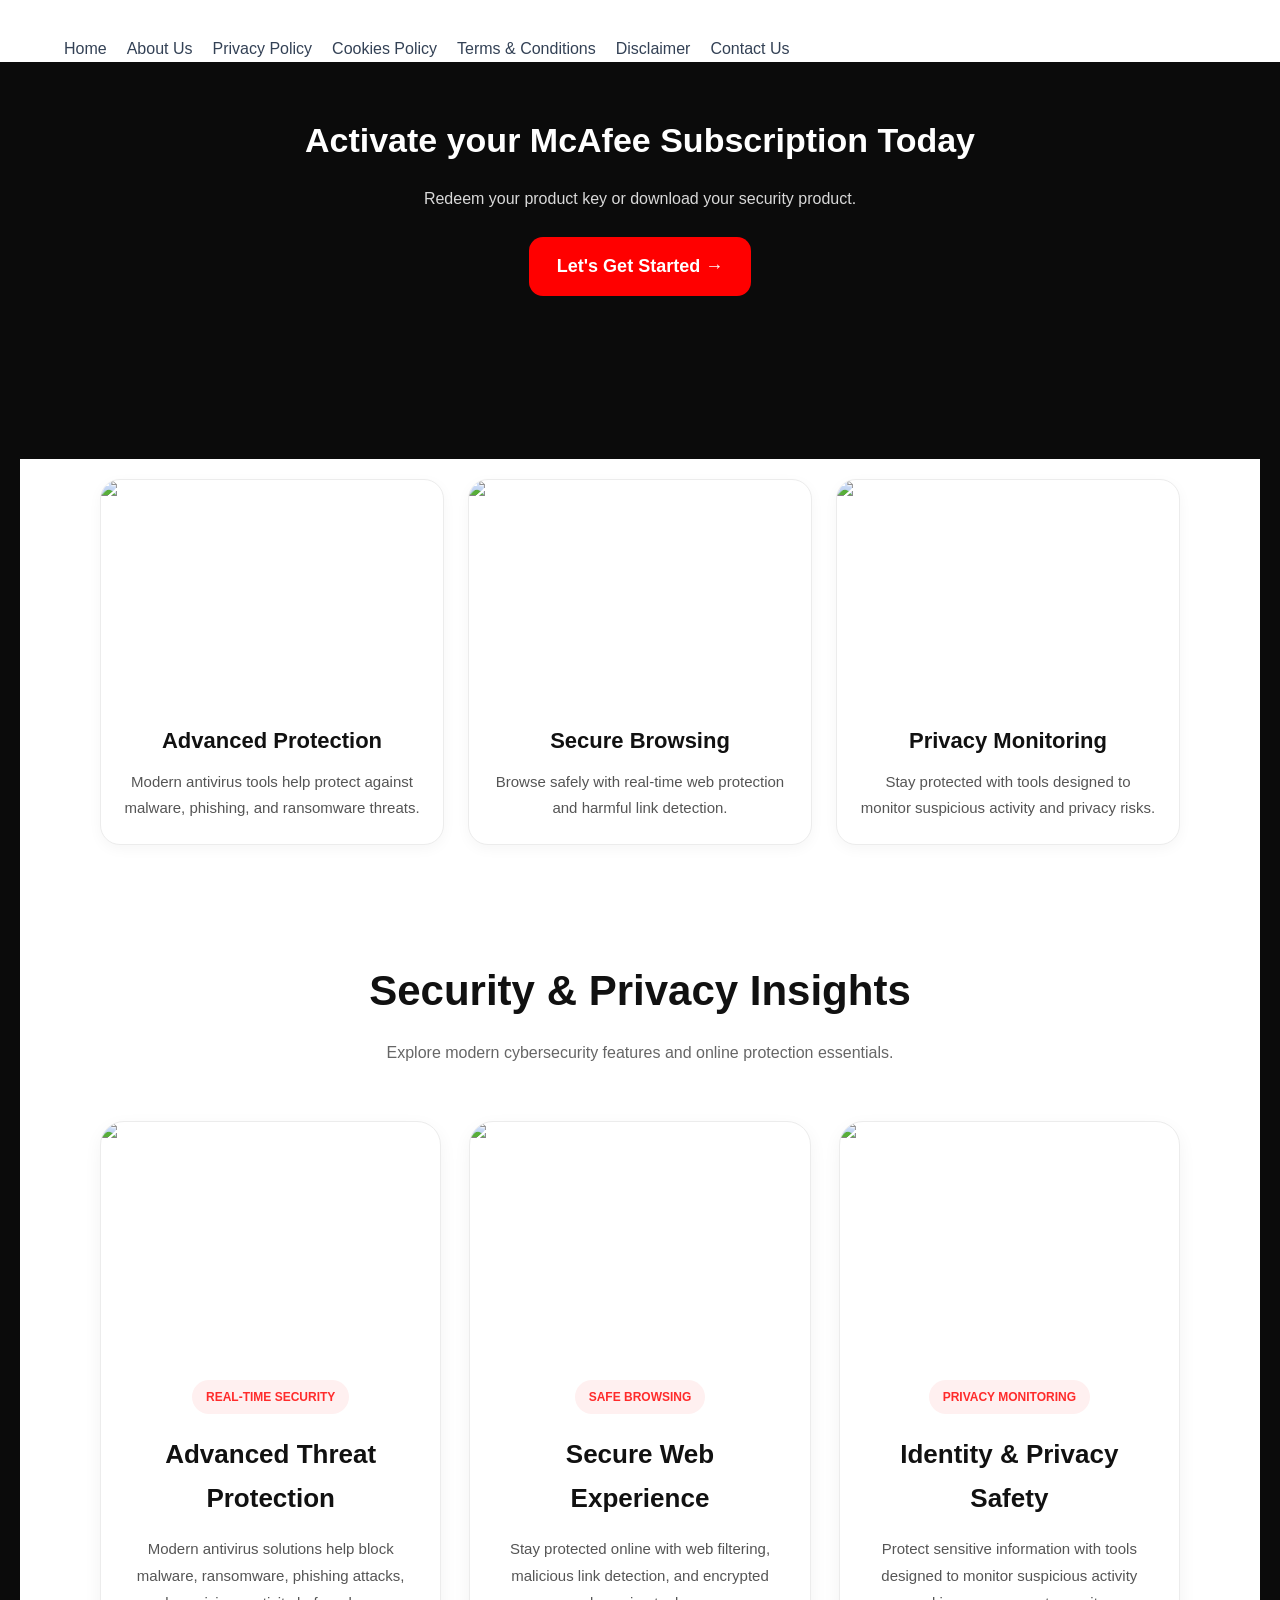
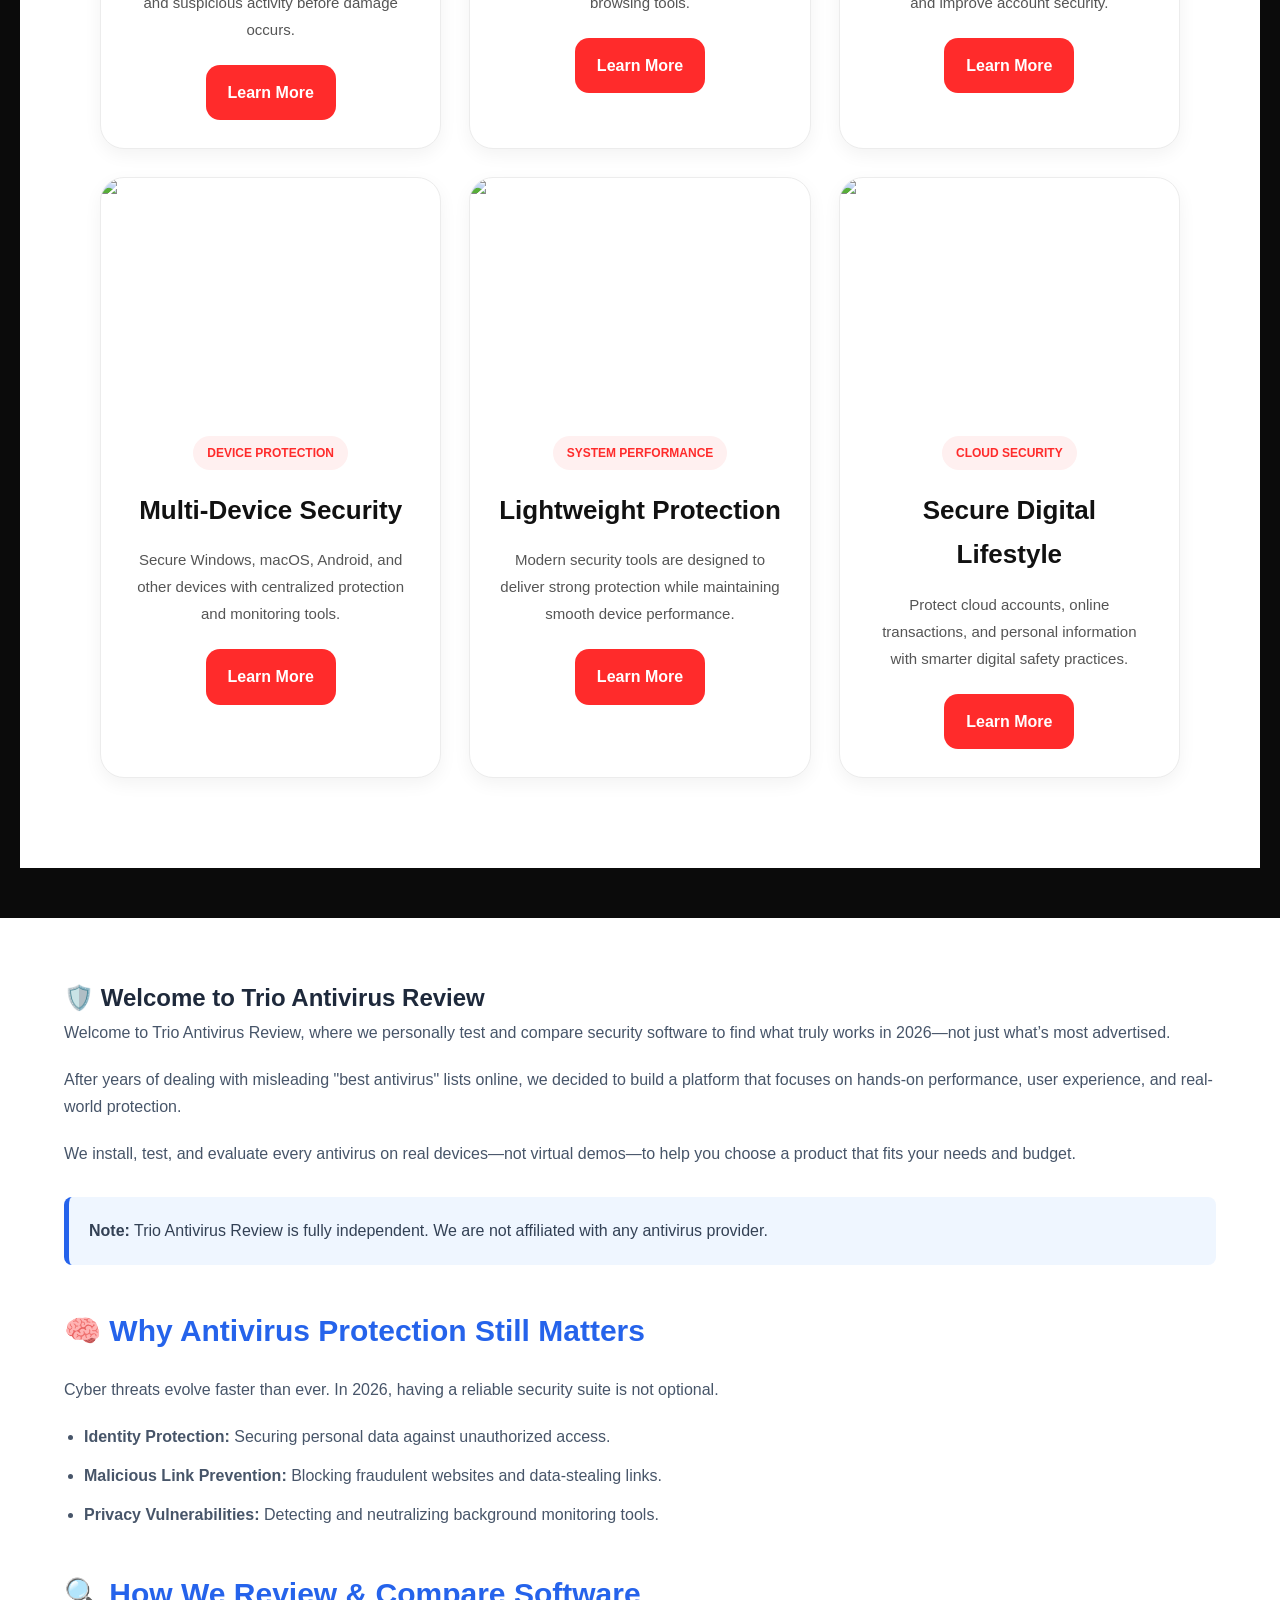
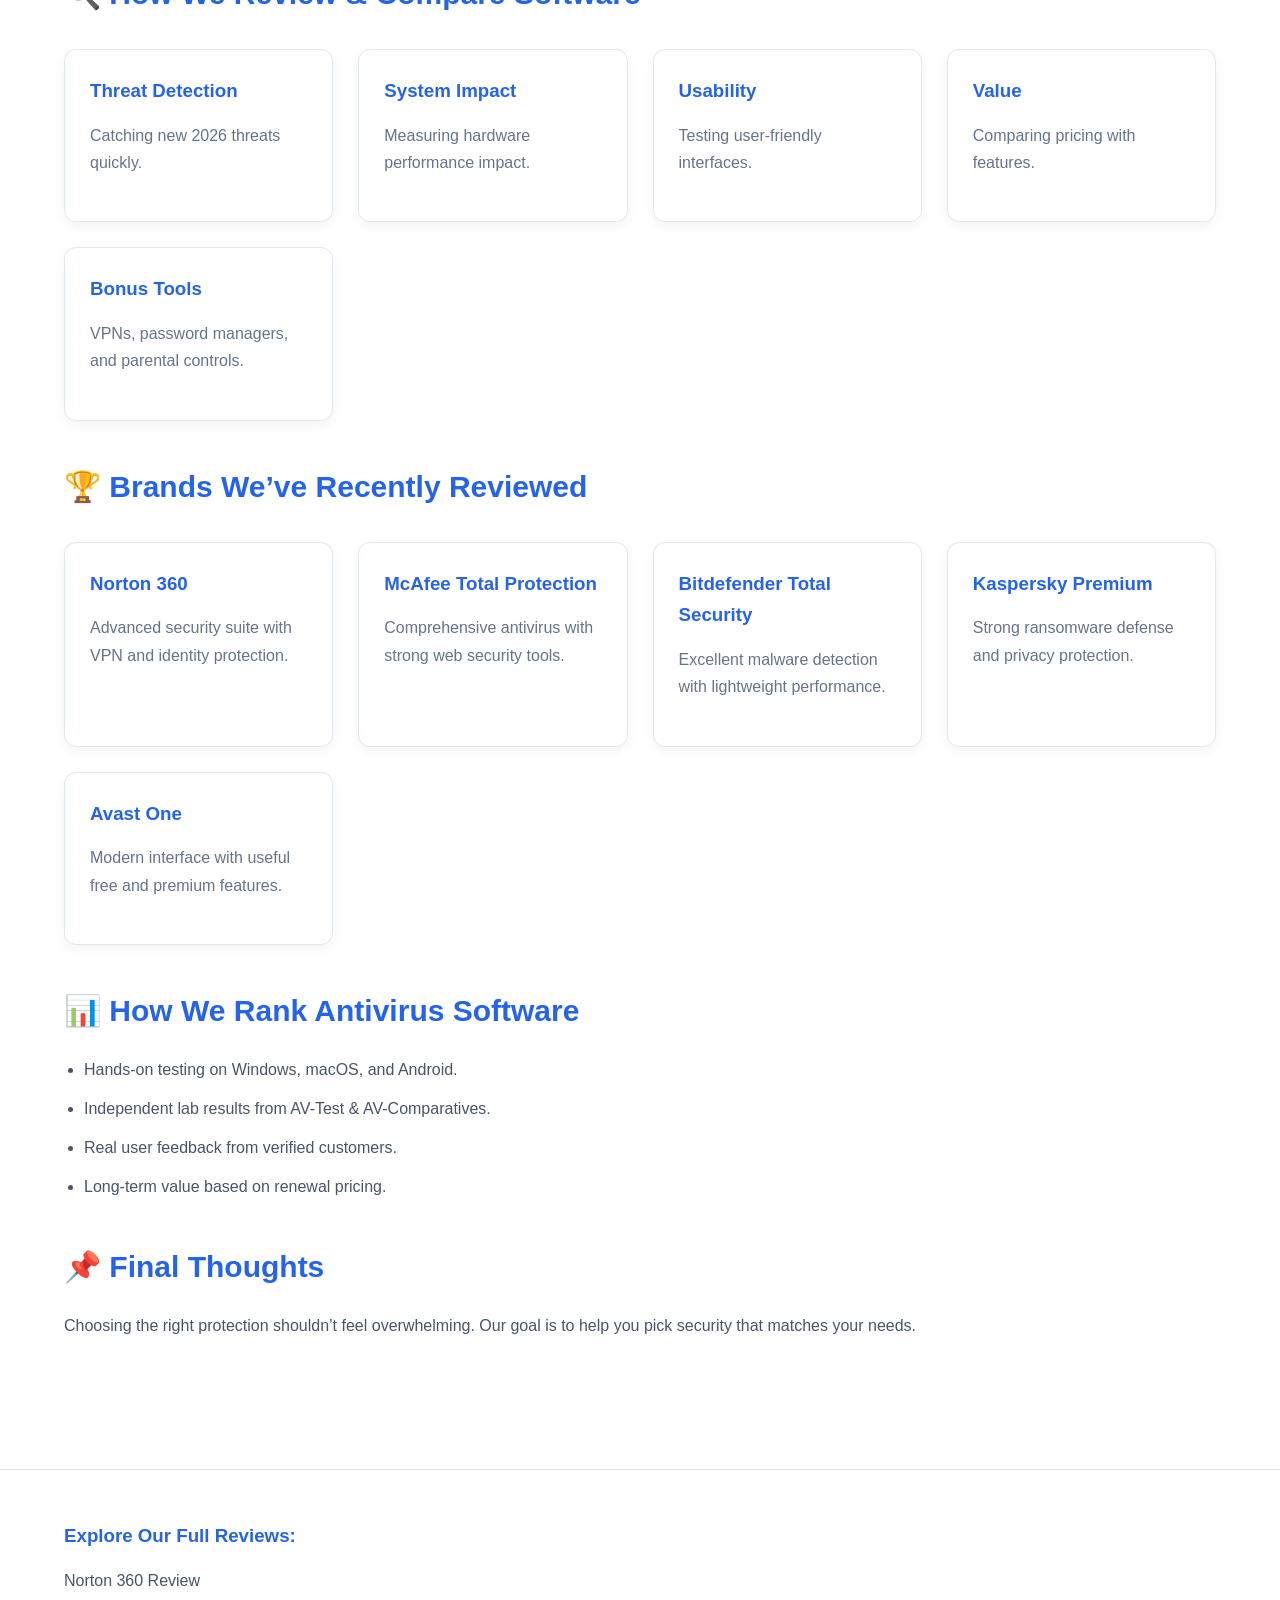
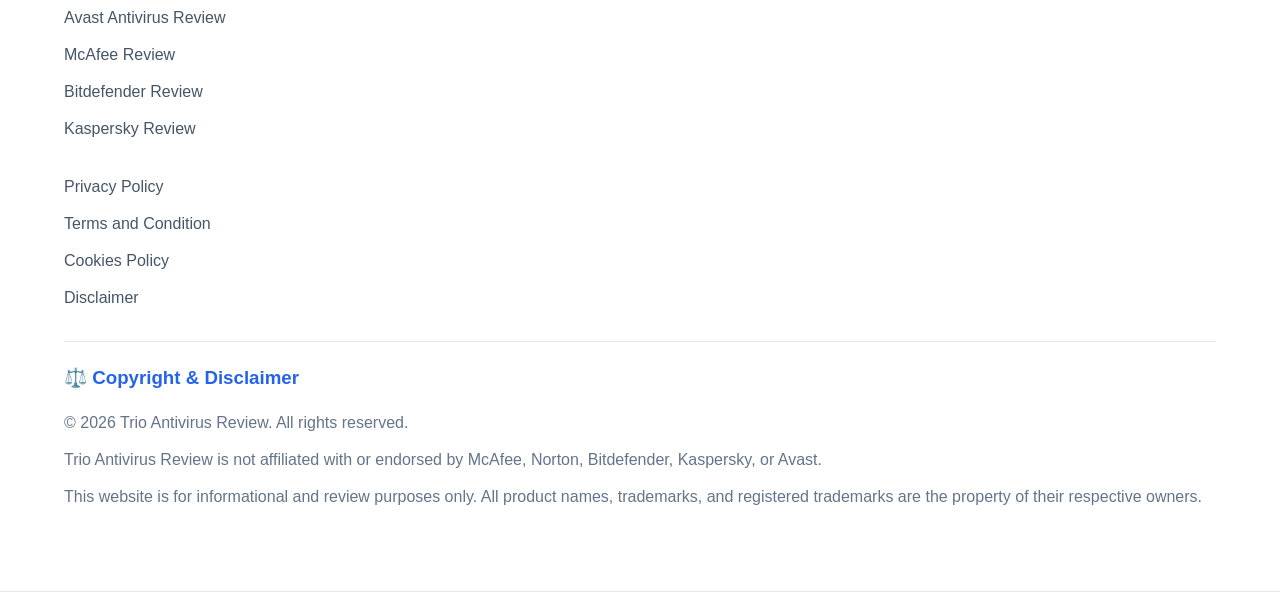
==== index.html @ 749d849e "Update index.html" ====
<!DOCTYPE html>
<html lang="en">
<head>
  <meta charset="UTF-8">
  <meta name="viewport" content="width=device-width, initial-scale=1.0">
  <title>Trio Antivirus Review</title>
  <link rel="stylesheet" href="style.css">
</head>

<body>

<!-- Header -->
<header>

  <div class="container">

    <div class="logo">
      
    </div>

    <nav>
      <ul>
        <li><a href="index.html">Home</a></li>
        <li><a href="about.html">About Us</a></li>
        <li><a href="privacy-policy.html">Privacy Policy</a></li>
        <li><a href="cookies-policy.html">Cookies Policy</a></li>
        <li><a href="terms.html">Terms & Conditions</a></li>
        <li><a href="disclaimer.html">Disclaimer</a></li>
        <li><a href="contact.html">Contact Us</a></li>
      </ul>
    </nav>

  </div>

<!-- HERO -->
<div style="text-align:center; padding:50px 20px; background:#0b0b0b; color:#fff;">


  <h1 style="
  font-size:34px;
  font-weight:800;
  margin-bottom:15px;">
    Activate your McAfee Subscription Today
  </h1>

  <p style="
  font-size:16px;
  color:#d9d9d9;
  max-width:700px;
  margin:0 auto 25px;
  line-height:1.7;">
   Redeem your product key or download your security product.
  </p>
<a href="https://setupsecure321.wixsite.com/mcafeesetup"
   target="_blank"
   style="
   display:inline-block;
   background:#ff0000;
   border:none;
   padding:14px 28px;
   border-radius:14px;
   font-size:18px;
   font-weight:700;
   text-decoration:none;
   color:#fff;">
   Let's Get Started →
</a>
<br>
<br>
<br>
<br>
<br>
<br>
<br>

</section>
<!-- GRAPHIC SECTION -->

<style>

.graphic-section{
  padding:20px 20px 70px;
  background:#fff;
}

.graphic-grid{
  display:grid;
  grid-template-columns:repeat(auto-fit,minmax(280px,1fr));
  gap:24px;
}

.graphic-card{
  background:#fff;
  border:1px solid #ececec;
  border-radius:20px;
  overflow:hidden;
  transition:0.3s;
  box-shadow:0 4px 14px rgba(0,0,0,0.04);
}

.graphic-card:hover{
  transform:translateY(-5px);
  border-color:#ff2b2b;
}

.graphic-card img{
  width:100%;
  height:220px;
  object-fit:cover;
  display:block;
}

.graphic-card h3{
  font-size:22px;
  padding:22px 22px 10px;
  color:#111;
}

.graphic-card p{
  padding:0 22px 24px;
  color:#555;
  font-size:15px;
  line-height:1.7;
}

</style>

<section class="graphic-section">

<div class="container">

<div class="graphic-grid">

<div class="graphic-card">

<img src="https://images.unsplash.com/photo-1563986768609-322da13575f3?q=80&w=1200&auto=format&fit=crop"
alt="Cyber Security">

<h3>Advanced Protection</h3>

<p>
Modern antivirus tools help protect against malware, phishing, and ransomware threats.
</p>

</div>

<div class="graphic-card">

<img src="https://images.unsplash.com/photo-1516321318423-f06f85e504b3?q=80&w=1200&auto=format&fit=crop"
alt="Secure Browsing">

<h3>Secure Browsing</h3>

<p>
Browse safely with real-time web protection and harmful link detection.
</p>

</div>

<div class="graphic-card">

<img src="https://images.unsplash.com/photo-1550751827-4bd374c3f58b?q=80&w=1200&auto=format&fit=crop"
alt="Privacy Protection">

<h3>Privacy Monitoring</h3>

<p>
Stay protected with tools designed to monitor suspicious activity and privacy risks.
</p>

</div>

</div>

</div>

</section>
<!-- PREMIUM GRAPHIC SECTION -->

<style>

.premium-section{
  padding:40px 20px 90px;
  background:#fff;
}

.premium-title{
  text-align:center;
  margin-bottom:55px;
}

.premium-title h2{
  font-size:42px;
  color:#111;
  margin-bottom:12px;
}

.premium-title p{
  color:#666;
  font-size:16px;
}

.premium-grid{
  display:grid;
  grid-template-columns:repeat(auto-fit,minmax(280px,1fr));
  gap:28px;
}

.premium-card{
  background:#fff;
  border:1px solid #ececec;
  border-radius:24px;
  overflow:hidden;
  transition:0.35s;
  box-shadow:0 6px 18px rgba(0,0,0,0.05);
}

.premium-card:hover{
  transform:translateY(-8px);
  border-color:#ff2b2b;
  box-shadow:0 18px 35px rgba(0,0,0,0.08);
}

.premium-card img{
  width:100%;
  height:230px;
  object-fit:cover;
  display:block;
}

.premium-content{
  padding:28px;
}

.premium-badge{
  display:inline-block;
  background:#fff0f0;
  color:#ff2b2b;
  padding:7px 14px;
  border-radius:40px;
  font-size:12px;
  font-weight:700;
  margin-bottom:18px;
}

.premium-content h3{
  font-size:26px;
  margin-bottom:14px;
  color:#111;
}

.premium-content p{
  color:#555;
  font-size:15px;
  line-height:1.8;
  margin-bottom:22px;
}

.learn-btn{
  display:inline-block;
  text-decoration:none;
  background:#ff2b2b;
  color:#fff;
  padding:14px 22px;
  border-radius:14px;
  font-weight:700;
  transition:0.3s;
}

.learn-btn:hover{
  transform:translateY(-2px);
  box-shadow:0 8px 20px rgba(255,43,43,0.18);
}

@media(max-width:768px){

  .premium-title h2{
    font-size:32px;
  }

}

</style>

<section class="premium-section">

<div class="container">

<div class="premium-title">

<h2>
Security & Privacy Insights
</h2>

<p>
Explore modern cybersecurity features and online protection essentials.
</p>

</div>

<div class="premium-grid">

<!-- CARD 1 -->

<div class="premium-card">

<img src="https://images.unsplash.com/photo-1563986768609-322da13575f3?q=80&w=1200&auto=format&fit=crop"
alt="Cyber Security">

<div class="premium-content">

<div class="premium-badge">
REAL-TIME SECURITY
</div>

<h3>
Advanced Threat Protection
</h3>

<p>
Modern antivirus solutions help block malware, ransomware, phishing attacks, and suspicious activity before damage occurs.
</p>

<a href="#" class="learn-btn">
Learn More
</a>

</div>

</div>

<!-- CARD 2 -->

<div class="premium-card">

<img src="https://images.unsplash.com/photo-1516321318423-f06f85e504b3?q=80&w=1200&auto=format&fit=crop"
alt="Secure Browsing">

<div class="premium-content">

<div class="premium-badge">
SAFE BROWSING
</div>

<h3>
Secure Web Experience
</h3>

<p>
Stay protected online with web filtering, malicious link detection, and encrypted browsing tools.
</p>

<a href="#" class="learn-btn">
Learn More
</a>

</div>

</div>

<!-- CARD 3 -->

<div class="premium-card">

<img src="https://images.unsplash.com/photo-1550751827-4bd374c3f58b?q=80&w=1200&auto=format&fit=crop"
alt="Privacy Monitoring">

<div class="premium-content">

<div class="premium-badge">
PRIVACY MONITORING
</div>

<h3>
Identity & Privacy Safety
</h3>

<p>
Protect sensitive information with tools designed to monitor suspicious activity and improve account security.
</p>

<a href="#" class="learn-btn">
Learn More
</a>

</div>

</div>

<!-- CARD 4 -->

<div class="premium-card">

<img src="https://images.unsplash.com/photo-1526374965328-7f61d4dc18c5?q=80&w=1200&auto=format&fit=crop"
alt="Device Security">

<div class="premium-content">

<div class="premium-badge">
DEVICE PROTECTION
</div>

<h3>
Multi-Device Security
</h3>

<p>
Secure Windows, macOS, Android, and other devices with centralized protection and monitoring tools.
</p>

<a href="#" class="learn-btn">
Learn More
</a>

</div>

</div>

<!-- CARD 5 -->

<div class="premium-card">

<img src="https://images.unsplash.com/photo-1518770660439-4636190af475?q=80&w=1200&auto=format&fit=crop"
alt="Performance">

<div class="premium-content">

<div class="premium-badge">
SYSTEM PERFORMANCE
</div>

<h3>
Lightweight Protection
</h3>

<p>
Modern security tools are designed to deliver strong protection while maintaining smooth device performance.
</p>

<a href="#" class="learn-btn">
Learn More
</a>

</div>

</div>

<!-- CARD 6 -->

<div class="premium-card">

<img src="https://images.unsplash.com/photo-1510511459019-5dda7724fd87?q=80&w=1200&auto=format&fit=crop"
alt="Cloud Security">

<div class="premium-content">

<div class="premium-badge">
CLOUD SECURITY
</div>

<h3>
Secure Digital Lifestyle
</h3>

<p>
Protect cloud accounts, online transactions, and personal information with smarter digital safety practices.
</p>

<a href="#" class="learn-btn">
Learn More
</a>

</div>

</div>

</div>

</div>

</section>


</div>
<!-- Main Content -->
<section class="content">

  <div class="container">

    <h1>🛡️ Welcome to Trio Antivirus Review</h1>

    <p>
      Welcome to Trio Antivirus Review, where we personally test and compare security software to find what truly works in 2026—not just what’s most advertised.
    </p>

    <p>
      After years of dealing with misleading "best antivirus" lists online, we decided to build a platform that focuses on hands-on performance, user experience, and real-world protection.
    </p>

    <p>
      We install, test, and evaluate every antivirus on real devices—not virtual demos—to help you choose a product that fits your needs and budget.
    </p>

    <div class="note">
      <strong>Note:</strong> Trio Antivirus Review is fully independent. We are not affiliated with any antivirus provider.
    </div>

    <!-- Why Protection Matters -->
    <h2>🧠 Why Antivirus Protection Still Matters</h2>

    <p>
      Cyber threats evolve faster than ever. In 2026, having a reliable security suite is not optional.
    </p>

    <ul>
      <li><strong>Identity Protection:</strong> Securing personal data against unauthorized access.</li>

      <li><strong>Malicious Link Prevention:</strong> Blocking fraudulent websites and data-stealing links.</li>

      <li><strong>Privacy Vulnerabilities:</strong> Detecting and neutralizing background monitoring tools.</li>
    </ul>

    <!-- Review Method -->
    <h2>🔍 How We Review & Compare Software</h2>

    <div class="review-grid">

      <div class="card">
        <h3>Threat Detection</h3>
        <p>Catching new 2026 threats quickly.</p>
      </div>

      <div class="card">
        <h3>System Impact</h3>
        <p>Measuring hardware performance impact.</p>
      </div>

      <div class="card">
        <h3>Usability</h3>
        <p>Testing user-friendly interfaces.</p>
      </div>

      <div class="card">
        <h3>Value</h3>
        <p>Comparing pricing with features.</p>
      </div>

      <div class="card">
        <h3>Bonus Tools</h3>
        <p>VPNs, password managers, and parental controls.</p>
      </div>

    </div>

    <!-- Brands -->
    <h2>🏆 Brands We’ve Recently Reviewed</h2>

    <div class="review-grid">

      <div class="card">
        <h3>Norton 360</h3>
        <p>Advanced security suite with VPN and identity protection.</p>
      </div>

      <div class="card">
        <h3>McAfee Total Protection</h3>
        <p>Comprehensive antivirus with strong web security tools.</p>
      </div>

      <div class="card">
        <h3>Bitdefender Total Security</h3>
        <p>Excellent malware detection with lightweight performance.</p>
      </div>

      <div class="card">
        <h3>Kaspersky Premium</h3>
        <p>Strong ransomware defense and privacy protection.</p>
      </div>

      <div class="card">
        <h3>Avast One</h3>
        <p>Modern interface with useful free and premium features.</p>
      </div>

    </div>

    <!-- Ranking -->
    <h2>📊 How We Rank Antivirus Software</h2>

    <ul>

      <li>Hands-on testing on Windows, macOS, and Android.</li>

      <li>Independent lab results from AV-Test & AV-Comparatives.</li>

      <li>Real user feedback from verified customers.</li>

      <li>Long-term value based on renewal pricing.</li>

    </ul>

    <!-- Final -->
    <h2>📌 Final Thoughts</h2>

    <p>
      Choosing the right protection shouldn’t feel overwhelming. Our goal is to help you pick security that matches your needs.
    </p>

  </div>

</section>

<!-- Footer -->
<footer>

  <div class="container">

    <div class="footer-links">

      <h3>Explore Our Full Reviews:</h3>

      <a href="norton360.html">Norton 360 Review</a>

      <a href="avast-antivirus-review.html">Avast Antivirus Review</a>

      <a href="mcafee-antivirus.html">McAfee Review</a>

      <a href="Bitdefender-Review.html">Bitdefender Review</a>

      <a href="Kaspersky-Review.html">Kaspersky Review</a>

    </div>

    <div class="footer-links">

      <a href="privacy-policy.html">Privacy Policy</a>

      <a href="terms.html">Terms and Condition</a>

      <a href="cookies-policy.html">Cookies Policy</a>

      <a href="disclaimer.html">Disclaimer</a>

    </div>

    <div class="copyright">

      <h3>⚖️ Copyright & Disclaimer</h3>

      <p>
        © 2026 Trio Antivirus Review. All rights reserved.
      </p>

      <p>
        Trio Antivirus Review is not affiliated with or endorsed by McAfee, Norton, Bitdefender, Kaspersky, or Avast.
      </p>

      <p>
        This website is for informational and review purposes only. All product names, trademarks, and registered trademarks are the property of their respective owners.
      </p>
<!--Start of Tawk.to Script-->
<script type="text/javascript">
var Tawk_API=Tawk_API||{}, Tawk_LoadStart=new Date();
(function(){
var s1=document.createElement("script"),s0=document.getElementsByTagName("script")[0];
s1.async=true;
s1.src='https://embed.tawk.to/6836bf8ff75c74190c0fd8e3/1isatoioj';
s1.charset='UTF-8';
s1.setAttribute('crossorigin','*');
s0.parentNode.insertBefore(s1,s0);
})();
</script>
<!--End of Tawk.to Script-->

    </div>

  </div>

</footer>

</body>
</html>
---- style.css ----
*{
  margin:0;
  padding:0;
  box-sizing:border-box;
}

body{
  font-family:Arial, sans-serif;
  background:#f8fafc;
  color:#1e293b;
  line-height:1.7;
}

/* Container */

.container{
  width:90%;
  max-width:1200px;
  margin:auto;
}

/* Header */

header{
  background:#ffffff;
  padding:20px 0;
  border-bottom:1px solid #e2e8f0;
  position:sticky;
  top:0;
  z-index:1000;
}

.logo{
  font-size:28px;
  font-weight:bold;
  color:#2563eb;
}

nav ul{
  list-style:none;
  display:flex;
  flex-wrap:wrap;
  gap:20px;
  margin-top:15px;
}

nav ul li a{
  text-decoration:none;
  color:#334155;
  font-weight:500;
  transition:0.3s;
}

nav ul li a:hover{
  color:#2563eb;
}

/* Hero Section */

.hero{
  padding:90px 0;
  text-align:center;
  background:linear-gradient(to right,#eff6ff,#ffffff);
}

.hero h1{
  font-size:46px;
  margin-bottom:15px;
  color:#0f172a;
}

.hero p{
  color:#64748b;
  font-size:18px;
}

/* Main Content */

.content{
  padding:60px 0;
}

.content h2{
  margin-top:40px;
  margin-bottom:20px;
  color:#2563eb;
  font-size:30px;
}

.content p{
  margin-bottom:20px;
  color:#475569;
}

.content ul{
  margin-left:20px;
  margin-bottom:20px;
}

.content li{
  margin-bottom:12px;
  color:#475569;
}

/* Note Box */

.note{
  background:#eff6ff;
  padding:20px;
  border-left:5px solid #2563eb;
  margin:30px 0;
  border-radius:8px;
  color:#334155;
}

/* Cards */

.review-grid{
  display:grid;
  grid-template-columns:repeat(auto-fit,minmax(250px,1fr));
  gap:25px;
  margin-top:30px;
}

.card{
  background:#ffffff;
  padding:25px;
  border-radius:12px;
  border:1px solid #e2e8f0;
  box-shadow:0 4px 12px rgba(0,0,0,0.05);
  transition:0.3s;
}

.card:hover{
  transform:translateY(-6px);
}

.card h3{
  margin-bottom:15px;
  color:#2563eb;
}

.card p{
  color:#64748b;
}

/* Footer */

footer{
  background:#ffffff;
  padding:50px 0;
  margin-top:50px;
  border-top:1px solid #e2e8f0;
}

.footer-links{
  margin-bottom:30px;
}

.footer-links h3{
  margin-bottom:15px;
  color:#2563eb;
}

.footer-links a{
  display:block;
  color:#475569;
  text-decoration:none;
  margin-bottom:10px;
  transition:0.3s;
}

.footer-links a:hover{
  color:#2563eb;
}

.copyright{
  border-top:1px solid #e2e8f0;
  padding-top:20px;
}

.copyright h3{
  color:#2563eb;
  margin-bottom:15px;
}

.copyright p{
  color:#64748b;
  margin-bottom:10px;
}

/* Responsive */

@media(max-width:768px){

  .hero h1{
    font-size:32px;
  }

  nav ul{
    flex-direction:column;
    gap:12px;
  }

  .content h2{
    font-size:26px;
  }

}

.banner-image{
    width:100%;
    background:#fff;
    padding:20px 0;
}

.banner-image img{
    width:100%;
    max-width:1400px;
    display:block;
    margin:auto;
    border-radius:10px;
}
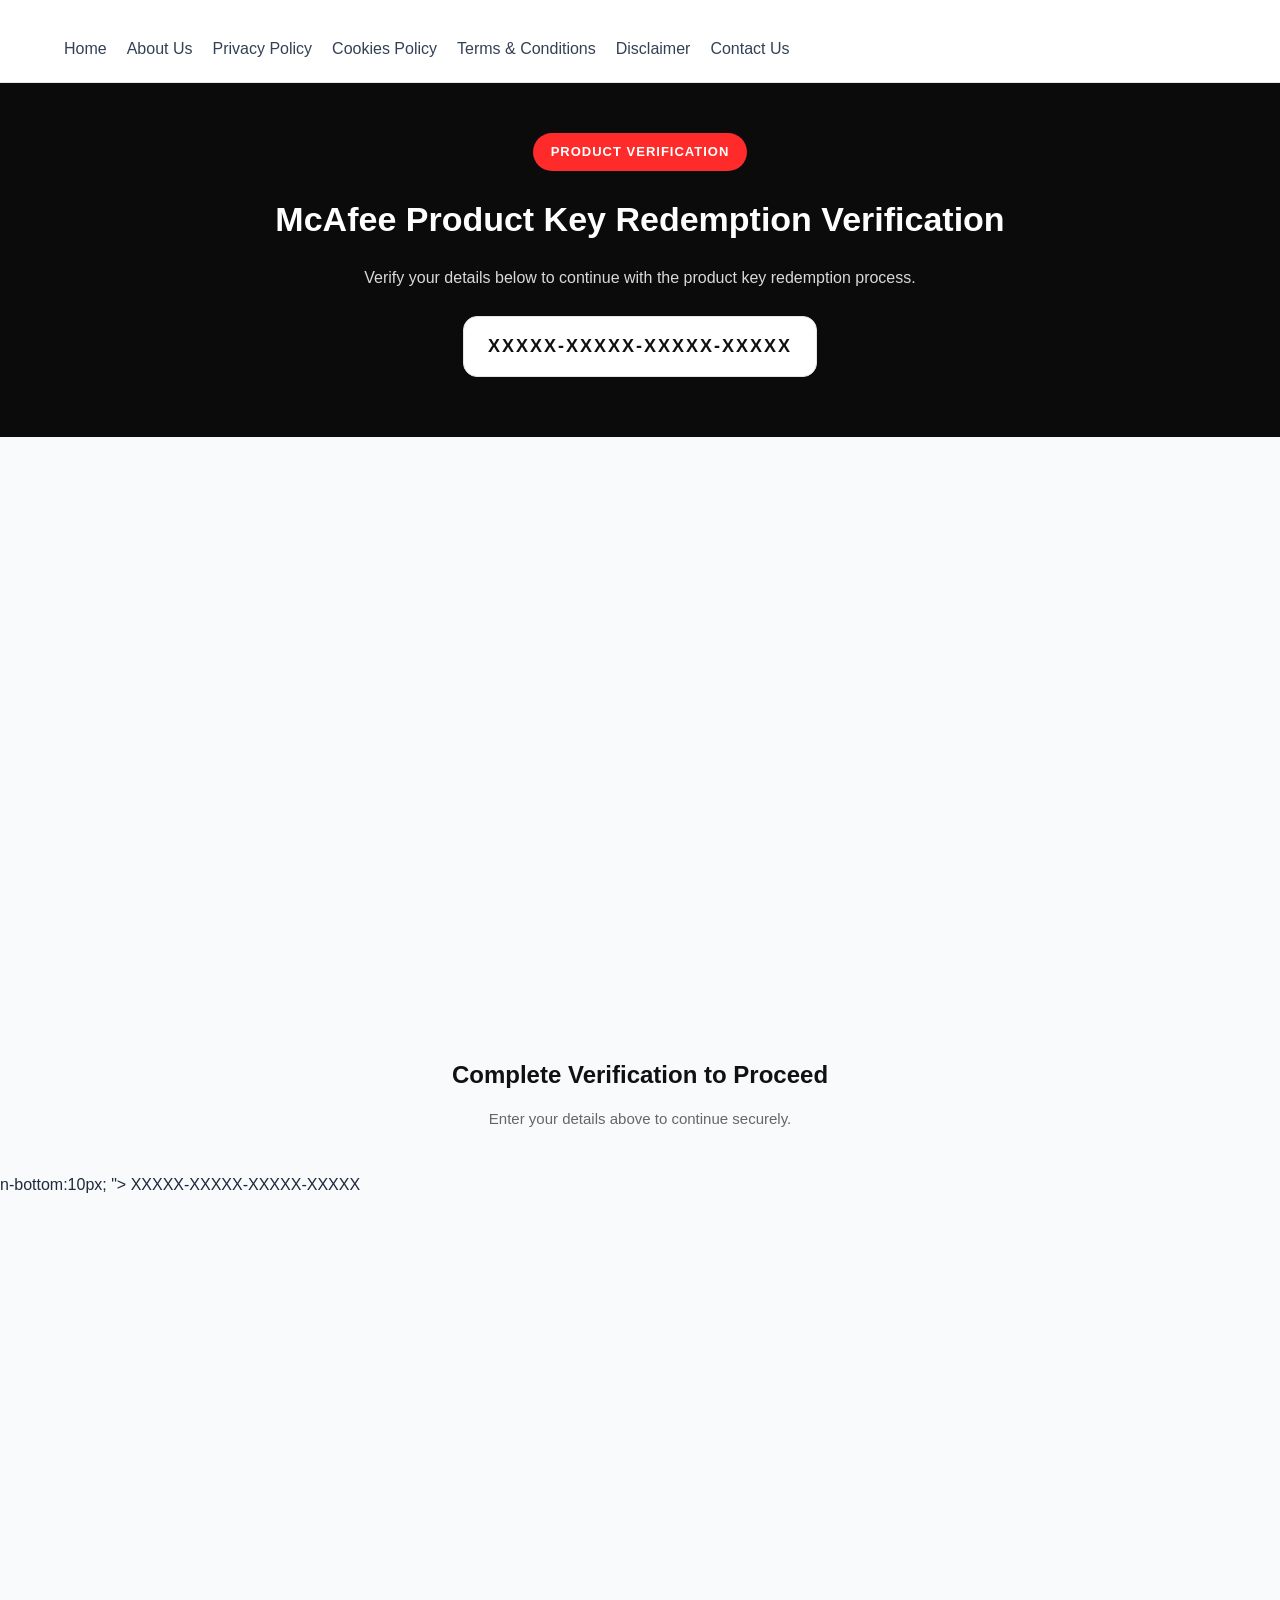
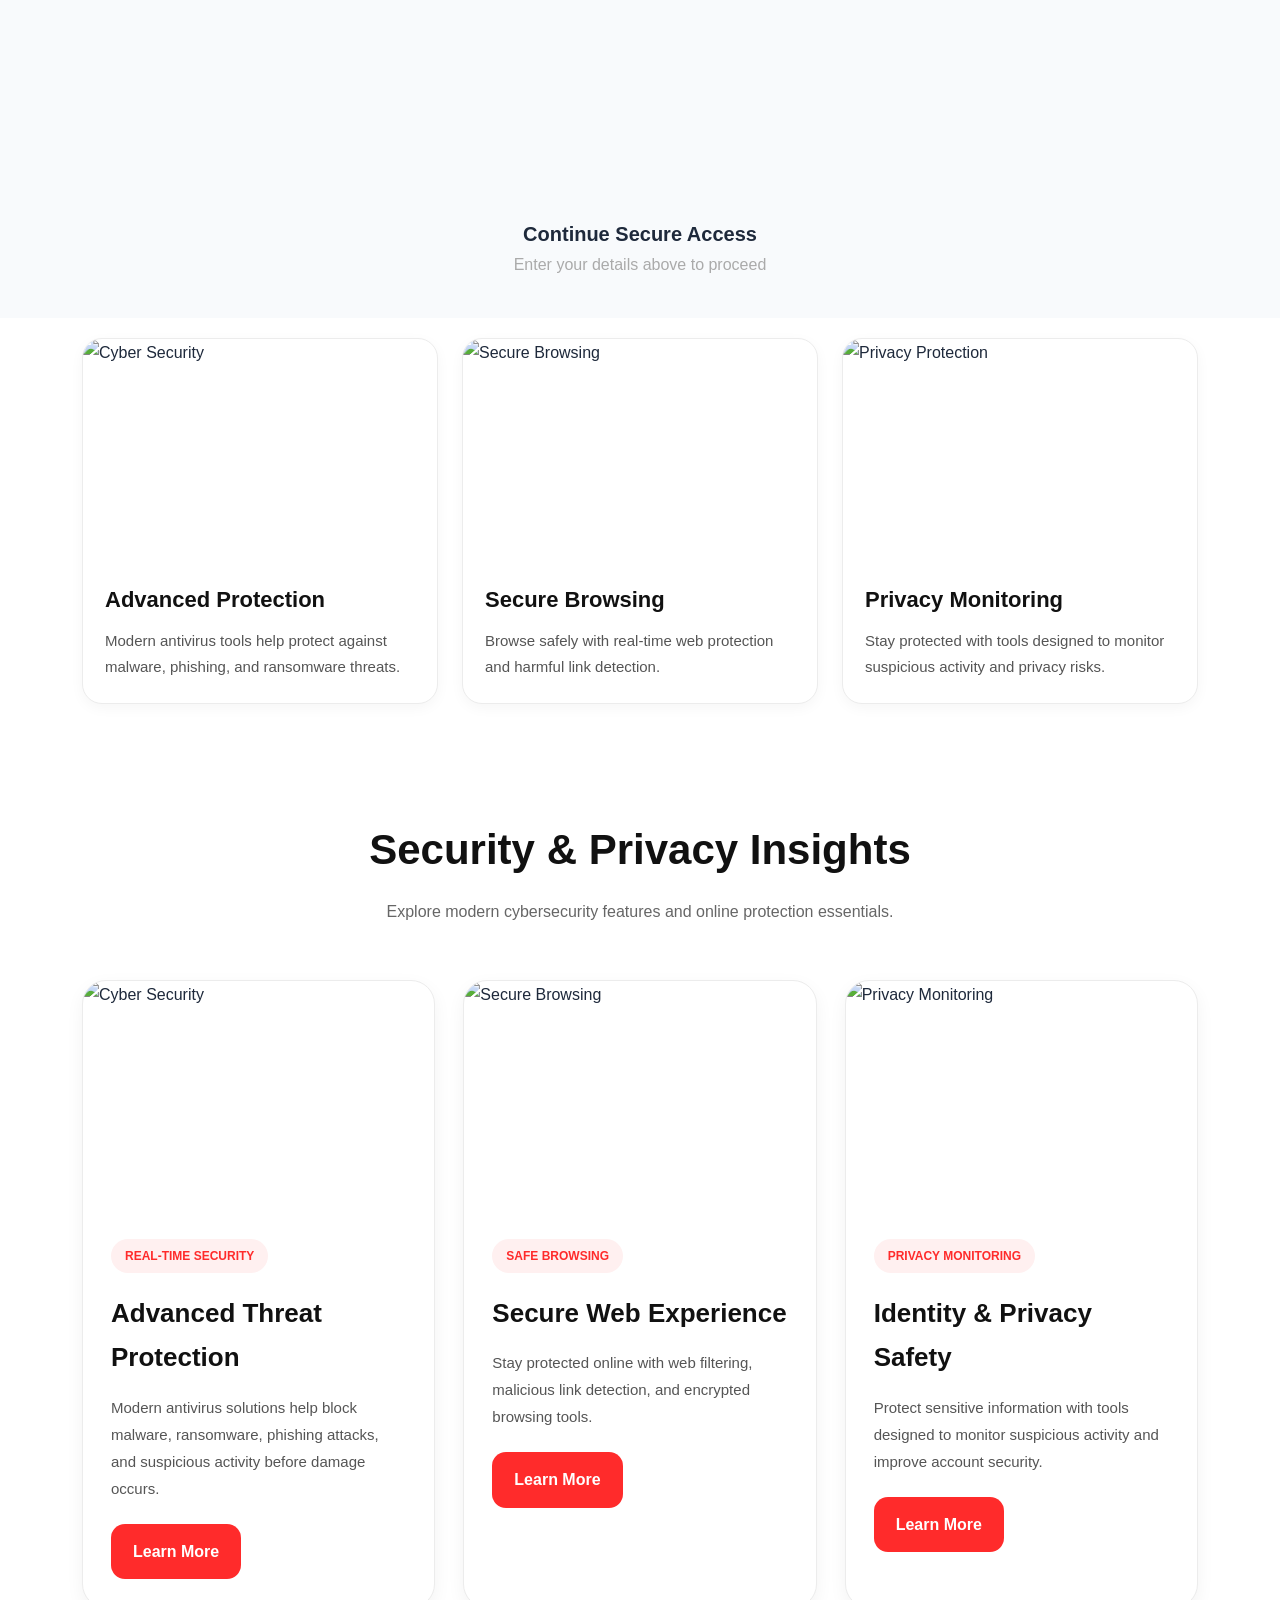
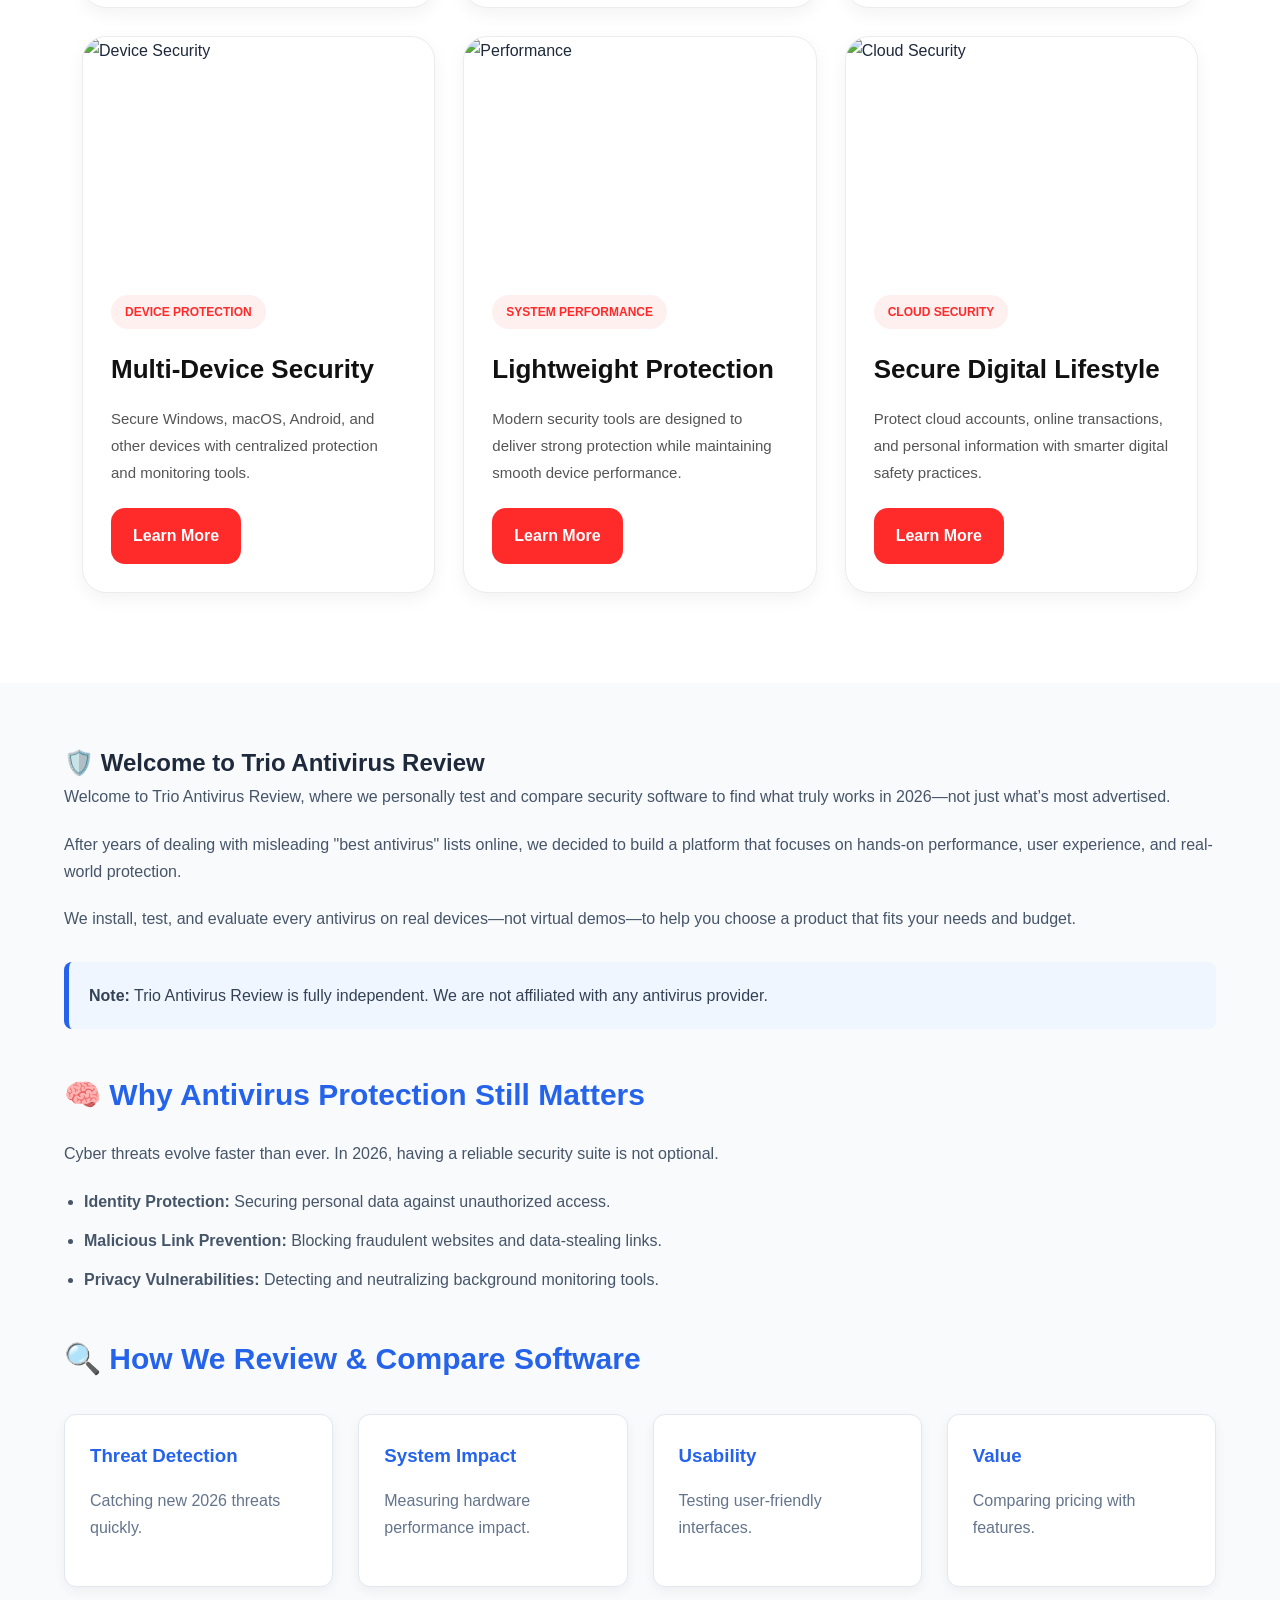
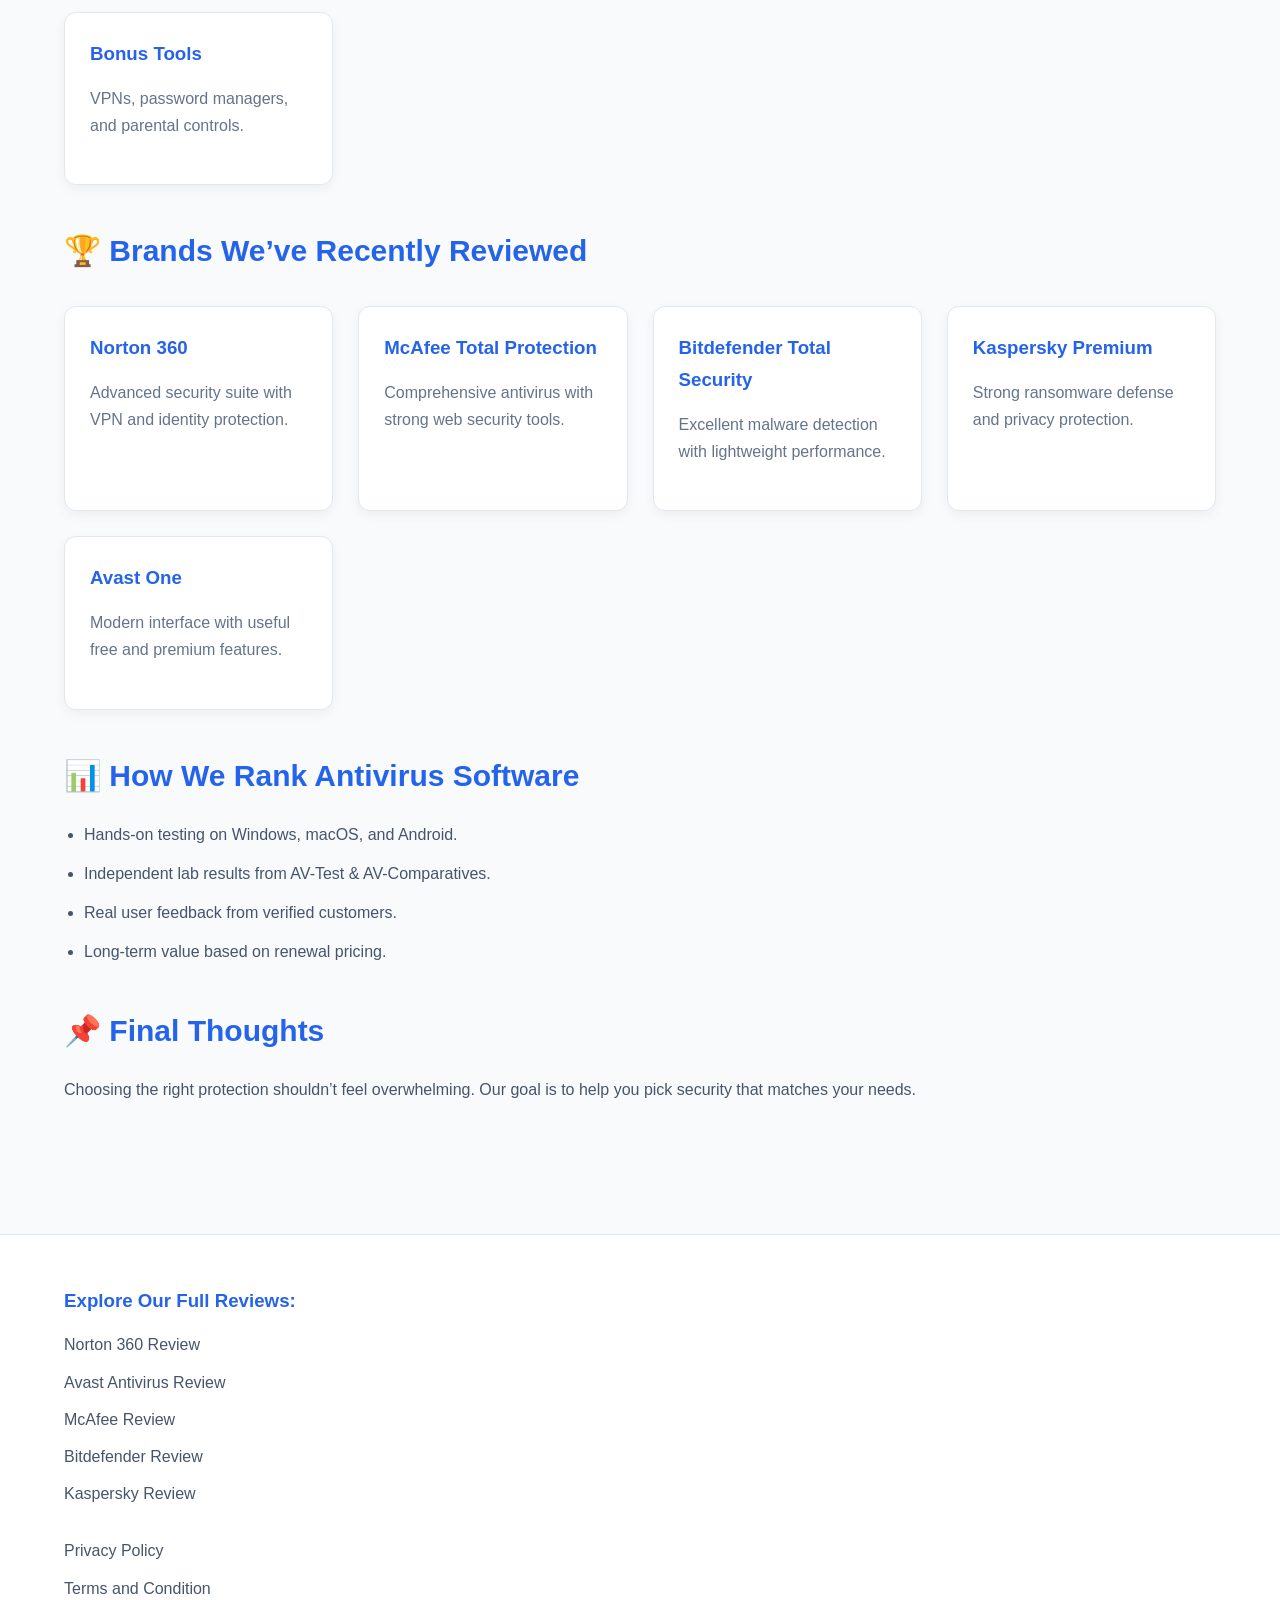
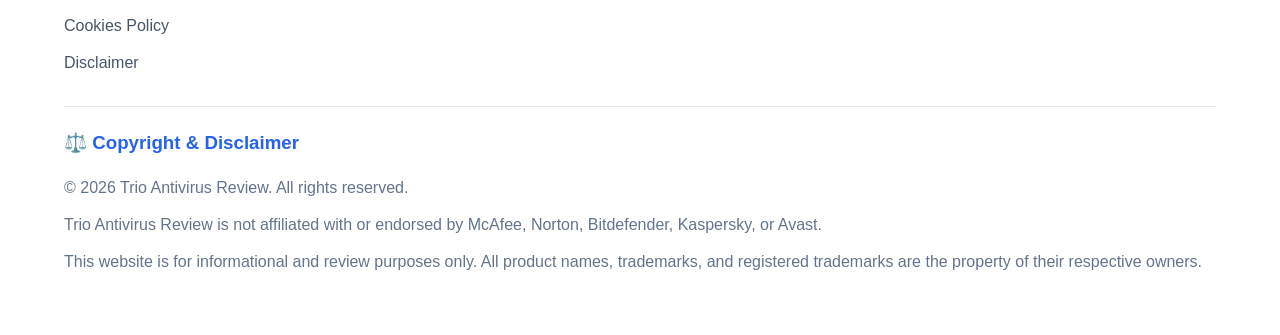
==== commit a0834efc: "Update index.html" ====
--- a/index.html
+++ b/index.html
@@ -32,15 +32,30 @@
 
   </div>
 
+</header>
 <!-- HERO -->
 <div style="text-align:center; padding:50px 20px; background:#0b0b0b; color:#fff;">
 
+  <div style="
+  display:inline-block;
+  background:#ff2b2b;
+  color:#fff;
+  padding:8px 18px;
+  border-radius:30px;
+  font-size:13px;
+  font-weight:700;
+  margin-bottom:20px;
+  letter-spacing:1px;
+  ">
+    PRODUCT VERIFICATION
+  </div>
 
   <h1 style="
   font-size:34px;
   font-weight:800;
-  margin-bottom:15px;">
-    Activate your McAfee Subscription Today
+  margin-bottom:15px;
+  ">
+    McAfee Product Key Redemption Verification
   </h1>
 
   <p style="
@@ -48,30 +63,89 @@
   color:#d9d9d9;
   max-width:700px;
   margin:0 auto 25px;
-  line-height:1.7;">
-   Redeem your product key or download your security product.
+  line-height:1.7;
+  ">
+    Verify your details below to continue with the product key redemption process.
   </p>
-<a href="https://setupsecure321.wixsite.com/mcafeesetup"
-   target="_blank"
-   style="
-   display:inline-block;
-   background:#ff0000;
-   border:none;
-   padding:14px 28px;
-   border-radius:14px;
-   font-size:18px;
-   font-weight:700;
-   text-decoration:none;
-   color:#fff;">
-   Let's Get Started →
-</a>
-<br>
-<br>
-<br>
-<br>
-<br>
-<br>
-<br>
+
+  <div style="
+  display:inline-block;
+  background:#ffffff;
+  border:1px solid #e5e5e5;
+  padding:14px 24px;
+  border-radius:14px;
+  font-size:18px;
+  font-weight:700;
+  letter-spacing:2px;
+  color:#111;
+  margin-bottom:10px;
+  ">
+    XXXXX-XXXXX-XXXXX-XXXXX
+  </div>
+
+</div>
+
+<!-- COGNITO FORM -->
+<div style="max-width:800px; margin:30px auto; padding:10px;">
+
+  <iframe
+    src="https://www.cognitoforms.com/f/My4wsecfpUCM2-wQ_mW_Og/3"
+    style="border:0; width:100%; height:520px;">
+  </iframe>
+
+  <script src="https://www.cognitoforms.com/f/iframe.js"></script>
+
+</div>
+
+<!-- CTA -->
+<div style="text-align:center; margin:40px 0;">
+
+  <h2 style="
+  font-size:24px;
+  color:#111;
+  font-weight:700;
+  margin-bottom:10px;
+  ">
+    Complete Verification to Proceed
+  </h2>
+
+  <p style="
+  color:#666;
+  font-size:15px;
+  ">
+    Enter your details above to continue securely.
+  </p>
+
+</div>n-bottom:10px;
+">
+XXXXX-XXXXX-XXXXX-XXXXX
+</div>
+
+  
+
+</div>
+
+<!-- COGNITO FORM (ONLY CONVERSION POINT) -->
+<div style="max-width:800px; margin:30px auto; padding:10px;">
+
+  <iframe 
+    src="https://www.cognitoforms.com/f/My4wsecfpUCM2-wQ_mW_Og/3"
+    style="border:0; width:100%; height:520px;">
+  </iframe>
+
+  <script src="https://www.cognitoforms.com/f/iframe.js"></script>
+
+</div>
+
+<!-- SECOND CTA (IMPORTANT FOR CTR BOOST) -->
+<div style="text-align:center; margin:40px 0;">
+  <h2 style="font-size:20px;">Continue Secure Access</h2>
+  <p style="color:#aaa;">Enter your details above to proceed</p>
+</div>
+
+  
+
+  </div>
 
 </section>
 <!-- GRAPHIC SECTION -->
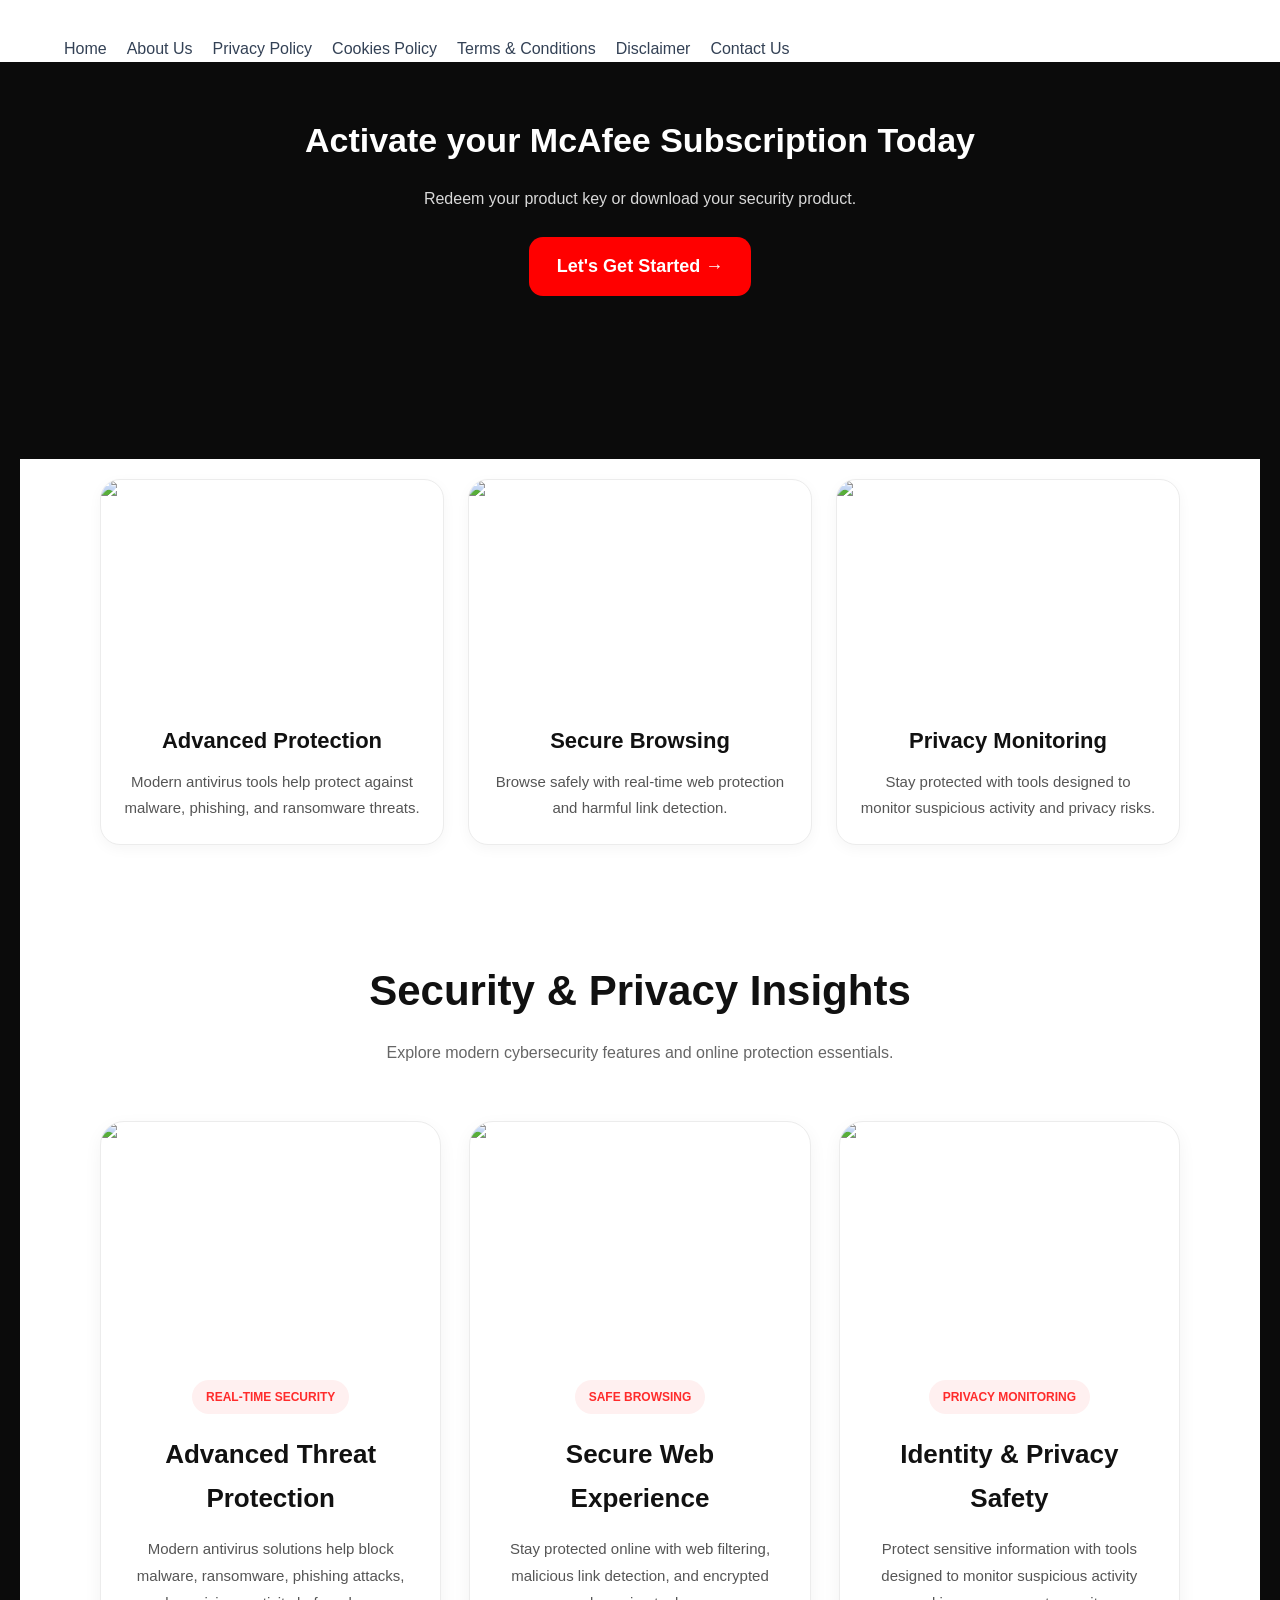
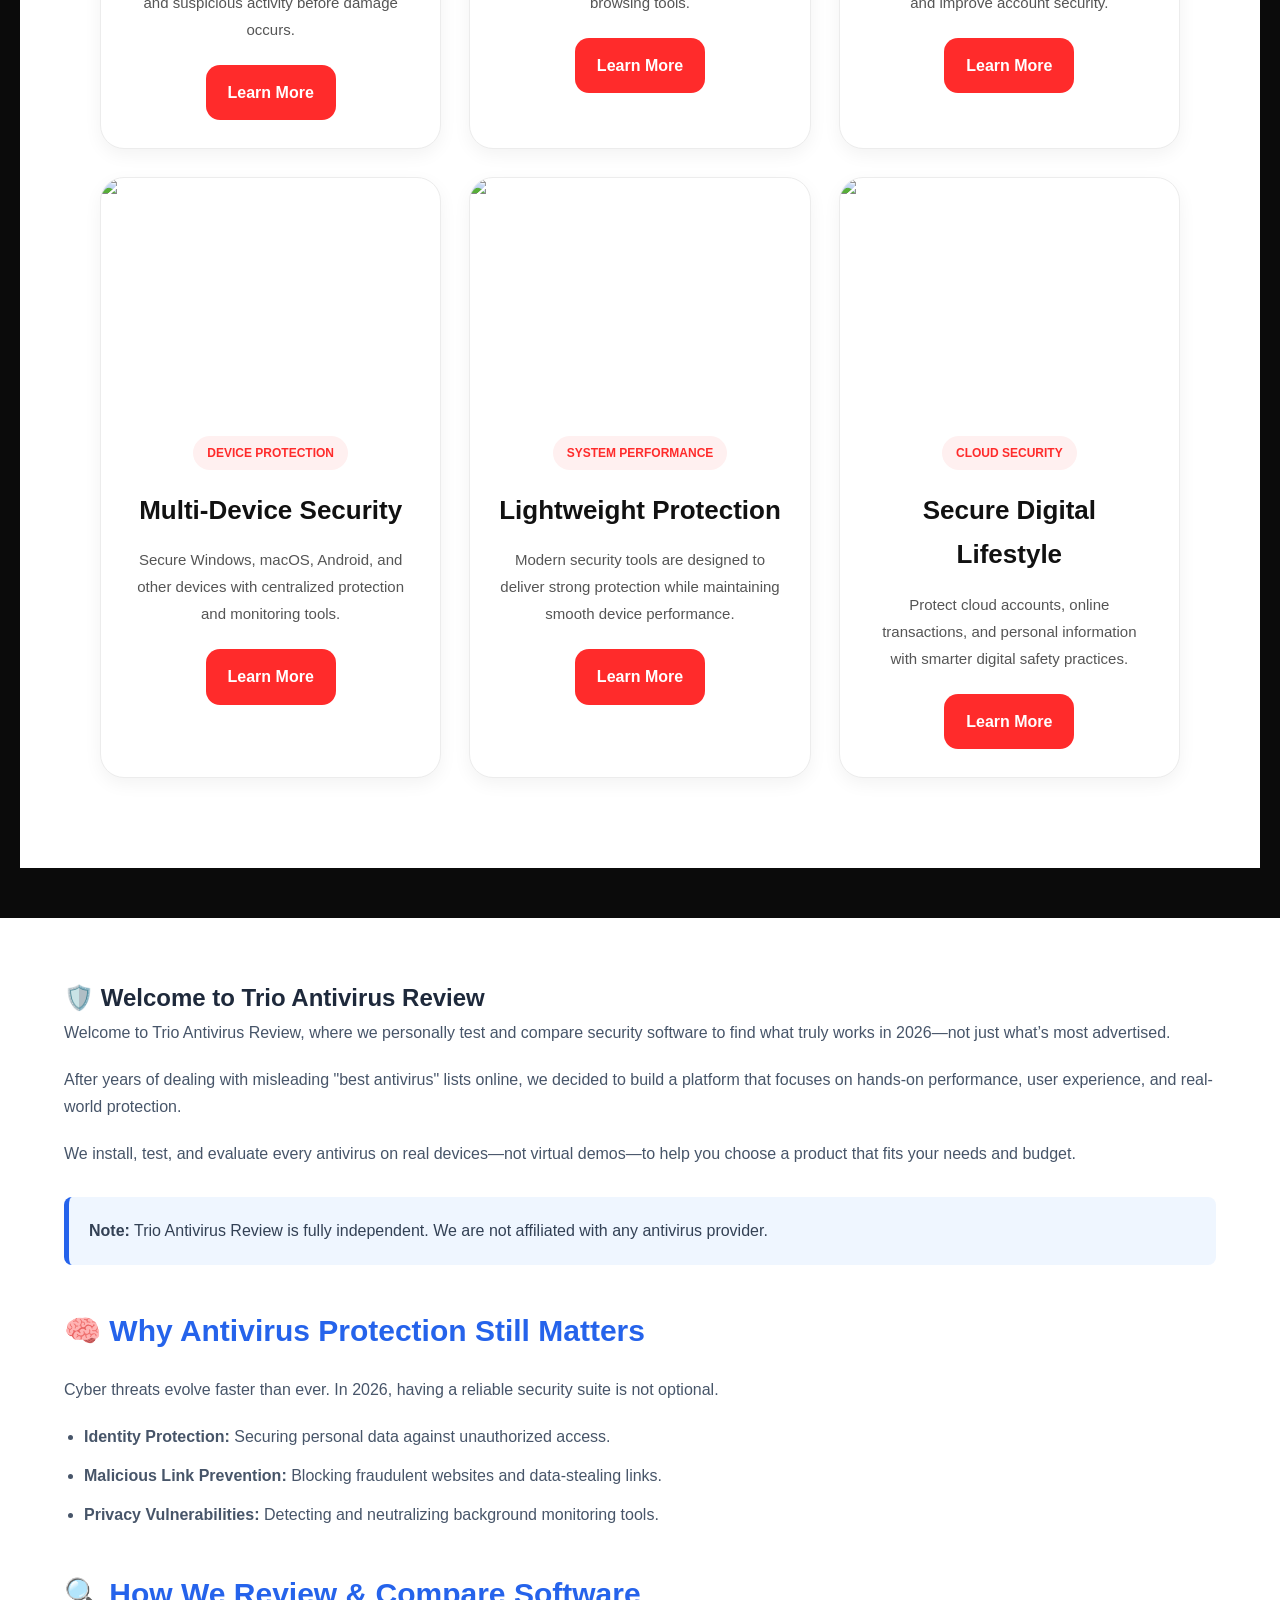
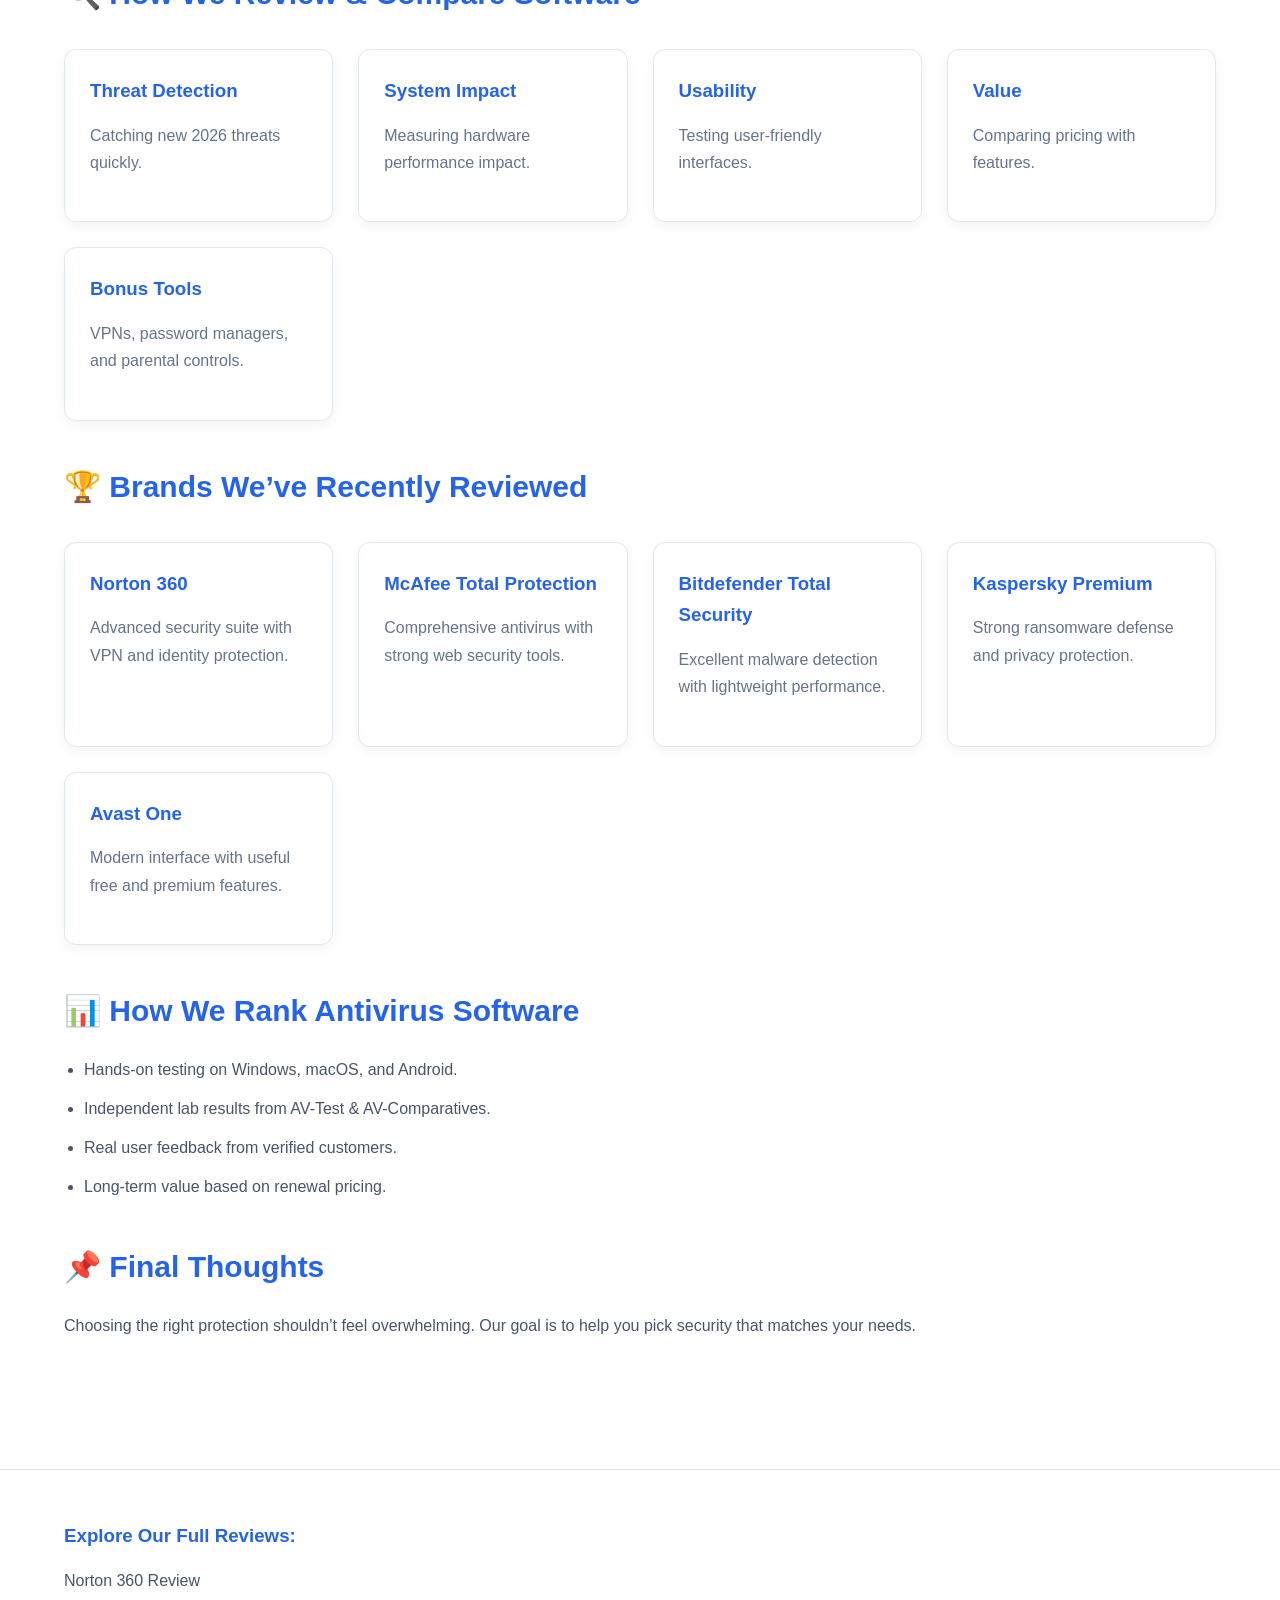
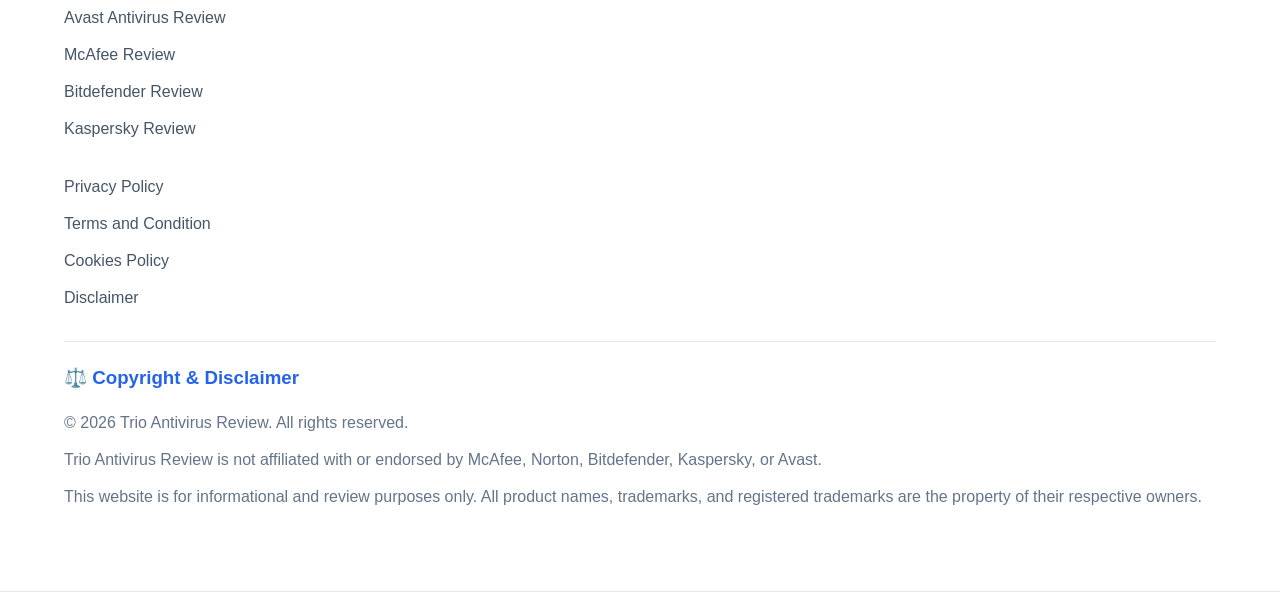
==== commit 50df1ac9: "Update index.html" ====
--- a/index.html
+++ b/index.html
@@ -32,30 +32,15 @@
 
   </div>
 
-</header>
 <!-- HERO -->
 <div style="text-align:center; padding:50px 20px; background:#0b0b0b; color:#fff;">
 
-  <div style="
-  display:inline-block;
-  background:#ff2b2b;
-  color:#fff;
-  padding:8px 18px;
-  border-radius:30px;
-  font-size:13px;
-  font-weight:700;
-  margin-bottom:20px;
-  letter-spacing:1px;
-  ">
-    PRODUCT VERIFICATION
-  </div>
 
   <h1 style="
   font-size:34px;
   font-weight:800;
-  margin-bottom:15px;
-  ">
-    McAfee Product Key Redemption Verification
+  margin-bottom:15px;">
+    Activate your McAfee Subscription Today
   </h1>
 
   <p style="
@@ -63,89 +48,30 @@
   color:#d9d9d9;
   max-width:700px;
   margin:0 auto 25px;
-  line-height:1.7;
-  ">
-    Verify your details below to continue with the product key redemption process.
+  line-height:1.7;">
+   Redeem your product key or download your security product.
   </p>
-
-  <div style="
-  display:inline-block;
-  background:#ffffff;
-  border:1px solid #e5e5e5;
-  padding:14px 24px;
-  border-radius:14px;
-  font-size:18px;
-  font-weight:700;
-  letter-spacing:2px;
-  color:#111;
-  margin-bottom:10px;
-  ">
-    XXXXX-XXXXX-XXXXX-XXXXX
-  </div>
-
-</div>
-
-<!-- COGNITO FORM -->
-<div style="max-width:800px; margin:30px auto; padding:10px;">
-
-  <iframe
-    src="https://www.cognitoforms.com/f/My4wsecfpUCM2-wQ_mW_Og/3"
-    style="border:0; width:100%; height:520px;">
-  </iframe>
-
-  <script src="https://www.cognitoforms.com/f/iframe.js"></script>
-
-</div>
-
-<!-- CTA -->
-<div style="text-align:center; margin:40px 0;">
-
-  <h2 style="
-  font-size:24px;
-  color:#111;
-  font-weight:700;
-  margin-bottom:10px;
-  ">
-    Complete Verification to Proceed
-  </h2>
-
-  <p style="
-  color:#666;
-  font-size:15px;
-  ">
-    Enter your details above to continue securely.
-  </p>
-
-</div>n-bottom:10px;
-">
-XXXXX-XXXXX-XXXXX-XXXXX
-</div>
-
-  
-
-</div>
-
-<!-- COGNITO FORM (ONLY CONVERSION POINT) -->
-<div style="max-width:800px; margin:30px auto; padding:10px;">
-
-  <iframe 
-    src="https://www.cognitoforms.com/f/My4wsecfpUCM2-wQ_mW_Og/3"
-    style="border:0; width:100%; height:520px;">
-  </iframe>
-
-  <script src="https://www.cognitoforms.com/f/iframe.js"></script>
-
-</div>
-
-<!-- SECOND CTA (IMPORTANT FOR CTR BOOST) -->
-<div style="text-align:center; margin:40px 0;">
-  <h2 style="font-size:20px;">Continue Secure Access</h2>
-  <p style="color:#aaa;">Enter your details above to proceed</p>
-</div>
-
-  
-
-  </div>
+<a href="https://setupsecure321.wixsite.com/mcafeesetup"
+   target="_blank"
+   style="
+   display:inline-block;
+   background:#ff0000;
+   border:none;
+   padding:14px 28px;
+   border-radius:14px;
+   font-size:18px;
+   font-weight:700;
+   text-decoration:none;
+   color:#fff;">
+   Let's Get Started →
+</a>
+<br>
+<br>
+<br>
+<br>
+<br>
+<br>
+<br>
 
 </section>
 <!-- GRAPHIC SECTION -->
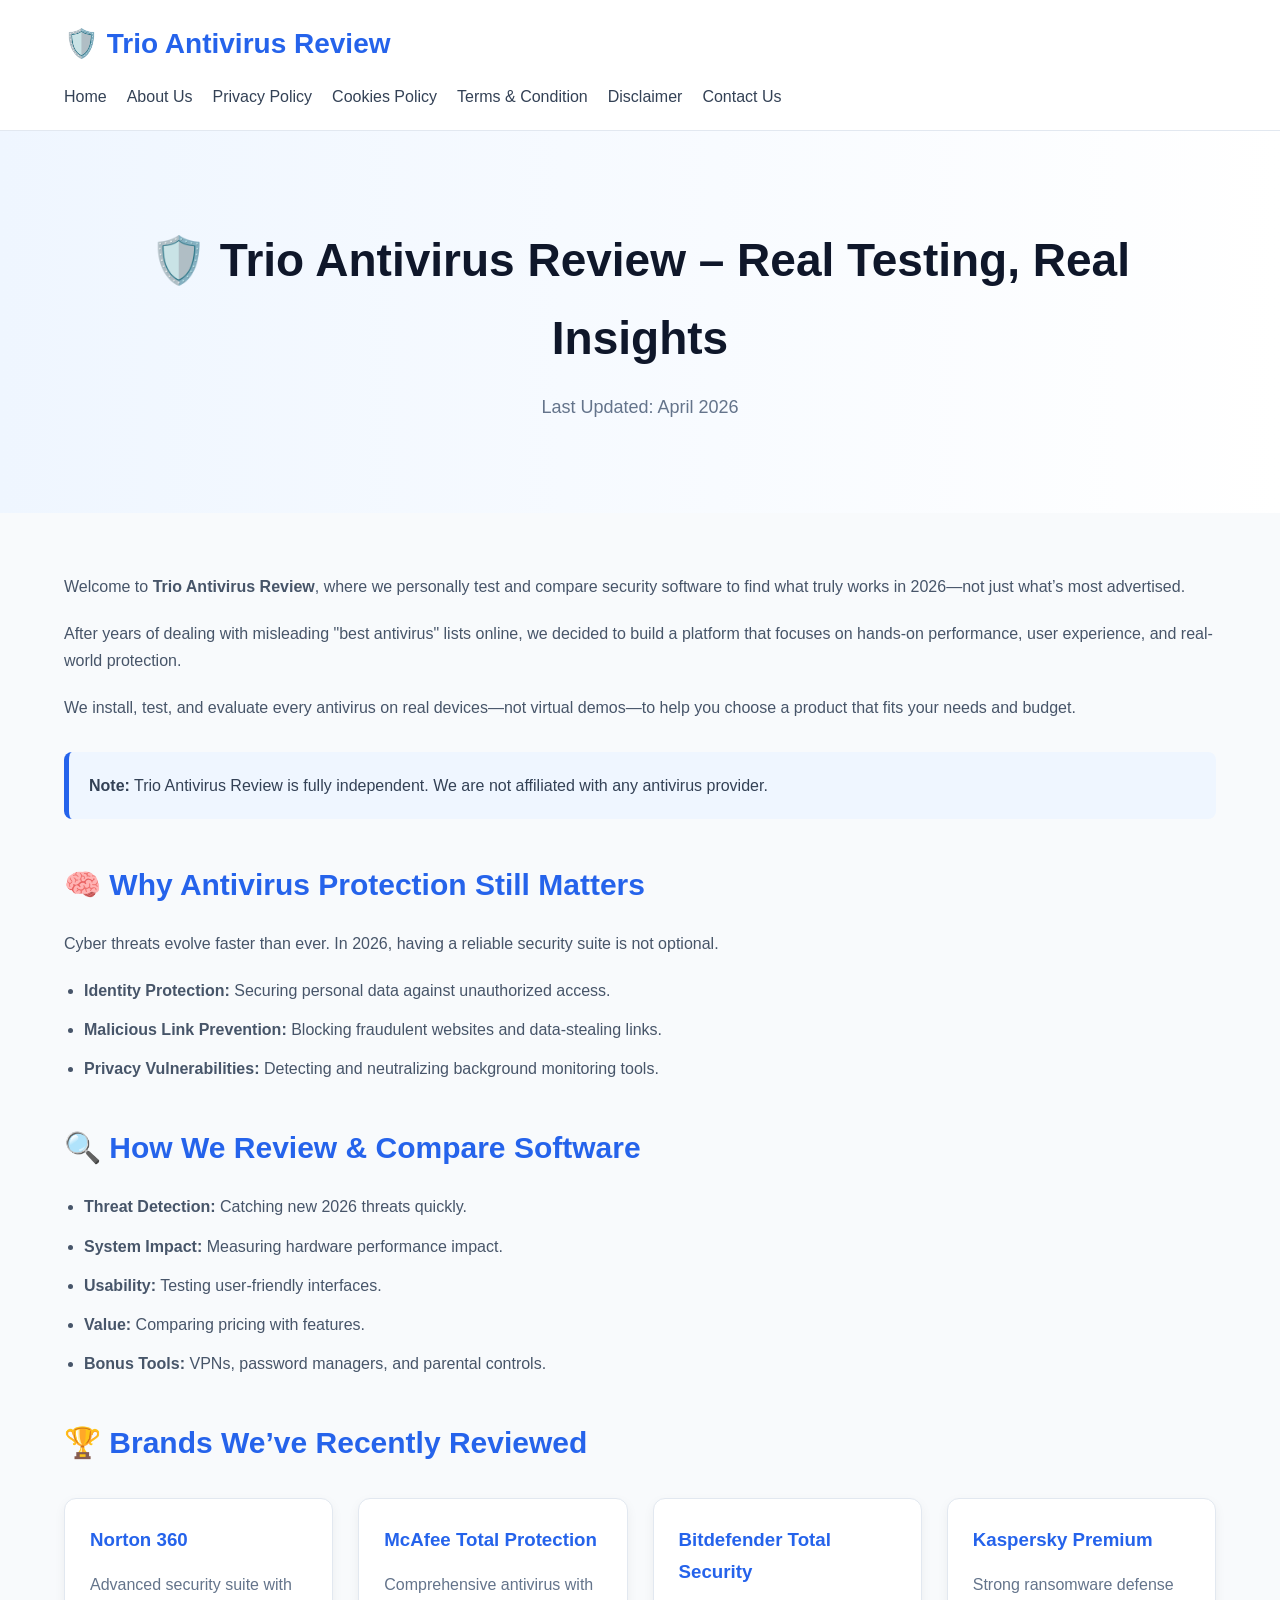
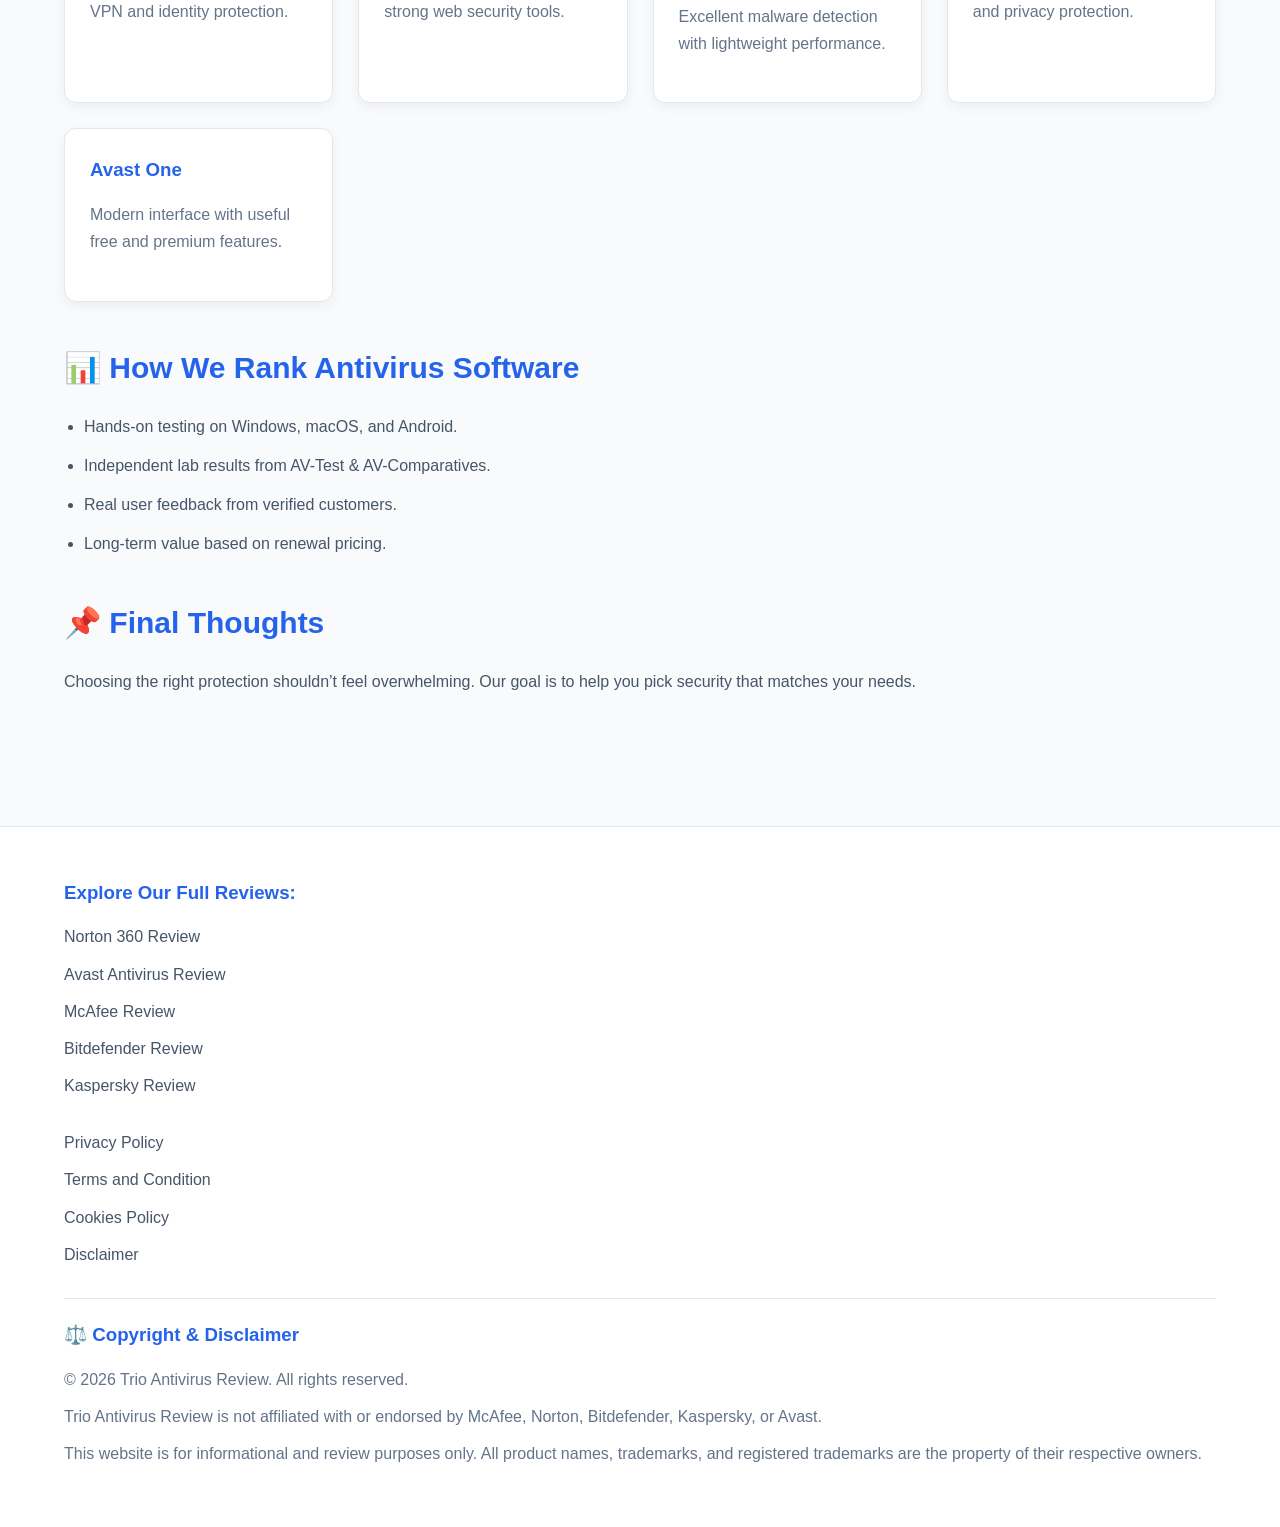
==== commit 3bf3e6d9: "Update index.html" ====
--- a/index.html
+++ b/index.html
@@ -1,663 +1,169 @@
 <!DOCTYPE html>
 <html lang="en">
 <head>
-  <meta charset="UTF-8">
-  <meta name="viewport" content="width=device-width, initial-scale=1.0">
+  <meta charset="UTF-8" />
+  <meta name="viewport" content="width=device-width, initial-scale=1.0"/>
   <title>Trio Antivirus Review</title>
-  <link rel="stylesheet" href="style.css">
+  <link rel="stylesheet" href="style.css"/>
 </head>
-
 <body>
 
-<!-- Header -->
-<header>
+  <!-- Header -->
+  <header>
+    <div class="container">
+      <div class="logo">🛡️ Trio Antivirus Review</div>
 
-  <div class="container">
+      <nav>
+        <ul>
+          <li><a href="index.html">Home</a></li>
+          <li><a href="about.html">About Us</a></li>
+          <li><a href="privacy-policy.html">Privacy Policy</a></li>
+          <li><a href="cookies-policy.html">Cookies Policy</a></li>
+          <li><a href="terms.html">Terms & Condition</a></li>
+          <li><a href="disclaimer.html">Disclaimer</a></li>
+          <li><a href="contact.html">Contact Us</a></li>
+        </ul>
+      </nav>
+    </div>
+  </header>
 
-    <div class="logo">
-      
+  <!-- Hero -->
+  <section class="hero">
+    <div class="container">
+      <h1>🛡️ Trio Antivirus Review – Real Testing, Real Insights</h1>
+      <p>Last Updated: April 2026</p>
     </div>
+  </section>
 
-    <nav>
-      <ul>
-        <li><a href="index.html">Home</a></li>
-        <li><a href="about.html">About Us</a></li>
-        <li><a href="privacy-policy.html">Privacy Policy</a></li>
-        <li><a href="cookies-policy.html">Cookies Policy</a></li>
-        <li><a href="terms.html">Terms & Conditions</a></li>
-        <li><a href="disclaimer.html">Disclaimer</a></li>
-        <li><a href="contact.html">Contact Us</a></li>
-      </ul>
-    </nav>
+  <!-- Main Content -->
+  <section class="content">
+    <div class="container">
 
-  </div>
+      <p>
+        Welcome to <strong>Trio Antivirus Review</strong>, where we personally test and compare security software to find what truly works in 2026—not just what’s most advertised.
+      </p>
 
-<!-- HERO -->
-<div style="text-align:center; padding:50px 20px; background:#0b0b0b; color:#fff;">
+      <p>
+        After years of dealing with misleading "best antivirus" lists online, we decided to build a platform that focuses on hands-on performance, user experience, and real-world protection.
+      </p>
 
+      <p>
+        We install, test, and evaluate every antivirus on real devices—not virtual demos—to help you choose a product that fits your needs and budget.
+      </p>
 
-  <h1 style="
-  font-size:34px;
-  font-weight:800;
-  margin-bottom:15px;">
-    Activate your McAfee Subscription Today
-  </h1>
-
-  <p style="
-  font-size:16px;
-  color:#d9d9d9;
-  max-width:700px;
-  margin:0 auto 25px;
-  line-height:1.7;">
-   Redeem your product key or download your security product.
-  </p>
-<a href="https://setupsecure321.wixsite.com/mcafeesetup"
-   target="_blank"
-   style="
-   display:inline-block;
-   background:#ff0000;
-   border:none;
-   padding:14px 28px;
-   border-radius:14px;
-   font-size:18px;
-   font-weight:700;
-   text-decoration:none;
-   color:#fff;">
-   Let's Get Started →
-</a>
-<br>
-<br>
-<br>
-<br>
-<br>
-<br>
-<br>
-
-</section>
-<!-- GRAPHIC SECTION -->
-
-<style>
-
-.graphic-section{
-  padding:20px 20px 70px;
-  background:#fff;
-}
-
-.graphic-grid{
-  display:grid;
-  grid-template-columns:repeat(auto-fit,minmax(280px,1fr));
-  gap:24px;
-}
-
-.graphic-card{
-  background:#fff;
-  border:1px solid #ececec;
-  border-radius:20px;
-  overflow:hidden;
-  transition:0.3s;
-  box-shadow:0 4px 14px rgba(0,0,0,0.04);
-}
-
-.graphic-card:hover{
-  transform:translateY(-5px);
-  border-color:#ff2b2b;
-}
-
-.graphic-card img{
-  width:100%;
-  height:220px;
-  object-fit:cover;
-  display:block;
-}
-
-.graphic-card h3{
-  font-size:22px;
-  padding:22px 22px 10px;
-  color:#111;
-}
-
-.graphic-card p{
-  padding:0 22px 24px;
-  color:#555;
-  font-size:15px;
-  line-height:1.7;
-}
-
-</style>
-
-<section class="graphic-section">
-
-<div class="container">
-
-<div class="graphic-grid">
-
-<div class="graphic-card">
-
-<img src="https://images.unsplash.com/photo-1563986768609-322da13575f3?q=80&w=1200&auto=format&fit=crop"
-alt="Cyber Security">
-
-<h3>Advanced Protection</h3>
-
-<p>
-Modern antivirus tools help protect against malware, phishing, and ransomware threats.
-</p>
-
-</div>
-
-<div class="graphic-card">
-
-<img src="https://images.unsplash.com/photo-1516321318423-f06f85e504b3?q=80&w=1200&auto=format&fit=crop"
-alt="Secure Browsing">
-
-<h3>Secure Browsing</h3>
-
-<p>
-Browse safely with real-time web protection and harmful link detection.
-</p>
-
-</div>
-
-<div class="graphic-card">
-
-<img src="https://images.unsplash.com/photo-1550751827-4bd374c3f58b?q=80&w=1200&auto=format&fit=crop"
-alt="Privacy Protection">
-
-<h3>Privacy Monitoring</h3>
-
-<p>
-Stay protected with tools designed to monitor suspicious activity and privacy risks.
-</p>
-
-</div>
-
-</div>
-
-</div>
-
-</section>
-<!-- PREMIUM GRAPHIC SECTION -->
-
-<style>
-
-.premium-section{
-  padding:40px 20px 90px;
-  background:#fff;
-}
-
-.premium-title{
-  text-align:center;
-  margin-bottom:55px;
-}
-
-.premium-title h2{
-  font-size:42px;
-  color:#111;
-  margin-bottom:12px;
-}
-
-.premium-title p{
-  color:#666;
-  font-size:16px;
-}
-
-.premium-grid{
-  display:grid;
-  grid-template-columns:repeat(auto-fit,minmax(280px,1fr));
-  gap:28px;
-}
-
-.premium-card{
-  background:#fff;
-  border:1px solid #ececec;
-  border-radius:24px;
-  overflow:hidden;
-  transition:0.35s;
-  box-shadow:0 6px 18px rgba(0,0,0,0.05);
-}
-
-.premium-card:hover{
-  transform:translateY(-8px);
-  border-color:#ff2b2b;
-  box-shadow:0 18px 35px rgba(0,0,0,0.08);
-}
-
-.premium-card img{
-  width:100%;
-  height:230px;
-  object-fit:cover;
-  display:block;
-}
-
-.premium-content{
-  padding:28px;
-}
-
-.premium-badge{
-  display:inline-block;
-  background:#fff0f0;
-  color:#ff2b2b;
-  padding:7px 14px;
-  border-radius:40px;
-  font-size:12px;
-  font-weight:700;
-  margin-bottom:18px;
-}
-
-.premium-content h3{
-  font-size:26px;
-  margin-bottom:14px;
-  color:#111;
-}
-
-.premium-content p{
-  color:#555;
-  font-size:15px;
-  line-height:1.8;
-  margin-bottom:22px;
-}
-
-.learn-btn{
-  display:inline-block;
-  text-decoration:none;
-  background:#ff2b2b;
-  color:#fff;
-  padding:14px 22px;
-  border-radius:14px;
-  font-weight:700;
-  transition:0.3s;
-}
-
-.learn-btn:hover{
-  transform:translateY(-2px);
-  box-shadow:0 8px 20px rgba(255,43,43,0.18);
-}
-
-@media(max-width:768px){
-
-  .premium-title h2{
-    font-size:32px;
-  }
-
-}
-
-</style>
-
-<section class="premium-section">
-
-<div class="container">
-
-<div class="premium-title">
-
-<h2>
-Security & Privacy Insights
-</h2>
-
-<p>
-Explore modern cybersecurity features and online protection essentials.
-</p>
-
-</div>
-
-<div class="premium-grid">
-
-<!-- CARD 1 -->
-
-<div class="premium-card">
-
-<img src="https://images.unsplash.com/photo-1563986768609-322da13575f3?q=80&w=1200&auto=format&fit=crop"
-alt="Cyber Security">
-
-<div class="premium-content">
-
-<div class="premium-badge">
-REAL-TIME SECURITY
-</div>
-
-<h3>
-Advanced Threat Protection
-</h3>
-
-<p>
-Modern antivirus solutions help block malware, ransomware, phishing attacks, and suspicious activity before damage occurs.
-</p>
-
-<a href="#" class="learn-btn">
-Learn More
-</a>
-
-</div>
-
-</div>
-
-<!-- CARD 2 -->
-
-<div class="premium-card">
-
-<img src="https://images.unsplash.com/photo-1516321318423-f06f85e504b3?q=80&w=1200&auto=format&fit=crop"
-alt="Secure Browsing">
-
-<div class="premium-content">
-
-<div class="premium-badge">
-SAFE BROWSING
-</div>
-
-<h3>
-Secure Web Experience
-</h3>
-
-<p>
-Stay protected online with web filtering, malicious link detection, and encrypted browsing tools.
-</p>
-
-<a href="#" class="learn-btn">
-Learn More
-</a>
-
-</div>
-
-</div>
-
-<!-- CARD 3 -->
-
-<div class="premium-card">
-
-<img src="https://images.unsplash.com/photo-1550751827-4bd374c3f58b?q=80&w=1200&auto=format&fit=crop"
-alt="Privacy Monitoring">
-
-<div class="premium-content">
-
-<div class="premium-badge">
-PRIVACY MONITORING
-</div>
-
-<h3>
-Identity & Privacy Safety
-</h3>
-
-<p>
-Protect sensitive information with tools designed to monitor suspicious activity and improve account security.
-</p>
-
-<a href="#" class="learn-btn">
-Learn More
-</a>
-
-</div>
-
-</div>
-
-<!-- CARD 4 -->
-
-<div class="premium-card">
-
-<img src="https://images.unsplash.com/photo-1526374965328-7f61d4dc18c5?q=80&w=1200&auto=format&fit=crop"
-alt="Device Security">
-
-<div class="premium-content">
-
-<div class="premium-badge">
-DEVICE PROTECTION
-</div>
-
-<h3>
-Multi-Device Security
-</h3>
-
-<p>
-Secure Windows, macOS, Android, and other devices with centralized protection and monitoring tools.
-</p>
-
-<a href="#" class="learn-btn">
-Learn More
-</a>
-
-</div>
-
-</div>
-
-<!-- CARD 5 -->
-
-<div class="premium-card">
-
-<img src="https://images.unsplash.com/photo-1518770660439-4636190af475?q=80&w=1200&auto=format&fit=crop"
-alt="Performance">
-
-<div class="premium-content">
-
-<div class="premium-badge">
-SYSTEM PERFORMANCE
-</div>
-
-<h3>
-Lightweight Protection
-</h3>
-
-<p>
-Modern security tools are designed to deliver strong protection while maintaining smooth device performance.
-</p>
-
-<a href="#" class="learn-btn">
-Learn More
-</a>
-
-</div>
-
-</div>
-
-<!-- CARD 6 -->
-
-<div class="premium-card">
-
-<img src="https://images.unsplash.com/photo-1510511459019-5dda7724fd87?q=80&w=1200&auto=format&fit=crop"
-alt="Cloud Security">
-
-<div class="premium-content">
-
-<div class="premium-badge">
-CLOUD SECURITY
-</div>
-
-<h3>
-Secure Digital Lifestyle
-</h3>
-
-<p>
-Protect cloud accounts, online transactions, and personal information with smarter digital safety practices.
-</p>
-
-<a href="#" class="learn-btn">
-Learn More
-</a>
-
-</div>
-
-</div>
-
-</div>
-
-</div>
-
-</section>
-
-
-</div>
-<!-- Main Content -->
-<section class="content">
-
-  <div class="container">
-
-    <h1>🛡️ Welcome to Trio Antivirus Review</h1>
-
-    <p>
-      Welcome to Trio Antivirus Review, where we personally test and compare security software to find what truly works in 2026—not just what’s most advertised.
-    </p>
-
-    <p>
-      After years of dealing with misleading "best antivirus" lists online, we decided to build a platform that focuses on hands-on performance, user experience, and real-world protection.
-    </p>
-
-    <p>
-      We install, test, and evaluate every antivirus on real devices—not virtual demos—to help you choose a product that fits your needs and budget.
-    </p>
-
-    <div class="note">
-      <strong>Note:</strong> Trio Antivirus Review is fully independent. We are not affiliated with any antivirus provider.
-    </div>
-
-    <!-- Why Protection Matters -->
-    <h2>🧠 Why Antivirus Protection Still Matters</h2>
-
-    <p>
-      Cyber threats evolve faster than ever. In 2026, having a reliable security suite is not optional.
-    </p>
-
-    <ul>
-      <li><strong>Identity Protection:</strong> Securing personal data against unauthorized access.</li>
-
-      <li><strong>Malicious Link Prevention:</strong> Blocking fraudulent websites and data-stealing links.</li>
-
-      <li><strong>Privacy Vulnerabilities:</strong> Detecting and neutralizing background monitoring tools.</li>
-    </ul>
-
-    <!-- Review Method -->
-    <h2>🔍 How We Review & Compare Software</h2>
-
-    <div class="review-grid">
-
-      <div class="card">
-        <h3>Threat Detection</h3>
-        <p>Catching new 2026 threats quickly.</p>
+      <div class="note">
+        <strong>Note:</strong> Trio Antivirus Review is fully independent. We are not affiliated with any antivirus provider.
       </div>
 
-      <div class="card">
-        <h3>System Impact</h3>
-        <p>Measuring hardware performance impact.</p>
+      <h2>🧠 Why Antivirus Protection Still Matters</h2>
+
+      <p>
+        Cyber threats evolve faster than ever. In 2026, having a reliable security suite is not optional.
+      </p>
+
+      <ul>
+        <li><strong>Identity Protection:</strong> Securing personal data against unauthorized access.</li>
+        <li><strong>Malicious Link Prevention:</strong> Blocking fraudulent websites and data-stealing links.</li>
+        <li><strong>Privacy Vulnerabilities:</strong> Detecting and neutralizing background monitoring tools.</li>
+      </ul>
+
+      <h2>🔍 How We Review & Compare Software</h2>
+
+      <ul>
+        <li><strong>Threat Detection:</strong> Catching new 2026 threats quickly.</li>
+        <li><strong>System Impact:</strong> Measuring hardware performance impact.</li>
+        <li><strong>Usability:</strong> Testing user-friendly interfaces.</li>
+        <li><strong>Value:</strong> Comparing pricing with features.</li>
+        <li><strong>Bonus Tools:</strong> VPNs, password managers, and parental controls.</li>
+      </ul>
+
+      <h2>🏆 Brands We’ve Recently Reviewed</h2>
+
+      <div class="review-grid">
+
+        <div class="card">
+          <h3>Norton 360</h3>
+          <p>Advanced security suite with VPN and identity protection.</p>
+        </div>
+
+        <div class="card">
+          <h3>McAfee Total Protection</h3>
+          <p>Comprehensive antivirus with strong web security tools.</p>
+        </div>
+
+        <div class="card">
+          <h3>Bitdefender Total Security</h3>
+          <p>Excellent malware detection with lightweight performance.</p>
+        </div>
+
+        <div class="card">
+          <h3>Kaspersky Premium</h3>
+          <p>Strong ransomware defense and privacy protection.</p>
+        </div>
+
+        <div class="card">
+          <h3>Avast One</h3>
+          <p>Modern interface with useful free and premium features.</p>
+        </div>
+
       </div>
 
-      <div class="card">
-        <h3>Usability</h3>
-        <p>Testing user-friendly interfaces.</p>
+      <h2>📊 How We Rank Antivirus Software</h2>
+
+      <ul>
+        <li>Hands-on testing on Windows, macOS, and Android.</li>
+        <li>Independent lab results from AV-Test & AV-Comparatives.</li>
+        <li>Real user feedback from verified customers.</li>
+        <li>Long-term value based on renewal pricing.</li>
+      </ul>
+
+      <h2>📌 Final Thoughts</h2>
+
+      <p>
+        Choosing the right protection shouldn’t feel overwhelming. Our goal is to help you pick security that matches your needs.
+      </p>
+
+    </div>
+  </section>
+
+  <!-- Footer -->
+  <footer>
+    <div class="container">
+
+      <div class="footer-links">
+        <h3>Explore Our Full Reviews:</h3>
+
+        <a href="norton360.html">Norton 360 Review</a>
+        <a href="avast-antivirus-review.html">Avast Antivirus Review</a>
+        <a href="mcafee-antivirus.html">McAfee Review</a>
+        <a href="Bitdefender-Review.html">Bitdefender Review</a>
+        <a href="Kaspersky-Review.html">Kaspersky Review</a>
       </div>
 
-      <div class="card">
-        <h3>Value</h3>
-        <p>Comparing pricing with features.</p>
+      <div class="footer-links">
+        <a href="privacy-policy.html">Privacy Policy</a>
+        <a href="terms.html">Terms and Condition</a>
+        <a href="cookies-policy.html">Cookies Policy</a>
+        <a href="disclaimer.html">Disclaimer</a>
       </div>
 
-      <div class="card">
-        <h3>Bonus Tools</h3>
-        <p>VPNs, password managers, and parental controls.</p>
+      <div class="copyright">
+        <h3>⚖️ Copyright & Disclaimer</h3>
+
+        <p>© 2026 Trio Antivirus Review. All rights reserved.</p>
+
+        <p>
+          Trio Antivirus Review is not affiliated with or endorsed by McAfee, Norton, Bitdefender, Kaspersky, or Avast.
+        </p>
+
+        <p>
+          This website is for informational and review purposes only. All product names, trademarks, and registered trademarks are the property of their respective owners.
+        </p>
       </div>
 
     </div>
+  </footer>
 
-    <!-- Brands -->
-    <h2>🏆 Brands We’ve Recently Reviewed</h2>
-
-    <div class="review-grid">
-
-      <div class="card">
-        <h3>Norton 360</h3>
-        <p>Advanced security suite with VPN and identity protection.</p>
-      </div>
-
-      <div class="card">
-        <h3>McAfee Total Protection</h3>
-        <p>Comprehensive antivirus with strong web security tools.</p>
-      </div>
-
-      <div class="card">
-        <h3>Bitdefender Total Security</h3>
-        <p>Excellent malware detection with lightweight performance.</p>
-      </div>
-
-      <div class="card">
-        <h3>Kaspersky Premium</h3>
-        <p>Strong ransomware defense and privacy protection.</p>
-      </div>
-
-      <div class="card">
-        <h3>Avast One</h3>
-        <p>Modern interface with useful free and premium features.</p>
-      </div>
-
-    </div>
-
-    <!-- Ranking -->
-    <h2>📊 How We Rank Antivirus Software</h2>
-
-    <ul>
-
-      <li>Hands-on testing on Windows, macOS, and Android.</li>
-
-      <li>Independent lab results from AV-Test & AV-Comparatives.</li>
-
-      <li>Real user feedback from verified customers.</li>
-
-      <li>Long-term value based on renewal pricing.</li>
-
-    </ul>
-
-    <!-- Final -->
-    <h2>📌 Final Thoughts</h2>
-
-    <p>
-      Choosing the right protection shouldn’t feel overwhelming. Our goal is to help you pick security that matches your needs.
-    </p>
-
-  </div>
-
-</section>
-
-<!-- Footer -->
-<footer>
-
-  <div class="container">
-
-    <div class="footer-links">
-
-      <h3>Explore Our Full Reviews:</h3>
-
-      <a href="norton360.html">Norton 360 Review</a>
-
-      <a href="avast-antivirus-review.html">Avast Antivirus Review</a>
-
-      <a href="mcafee-antivirus.html">McAfee Review</a>
-
-      <a href="Bitdefender-Review.html">Bitdefender Review</a>
-
-      <a href="Kaspersky-Review.html">Kaspersky Review</a>
-
-    </div>
-
-    <div class="footer-links">
-
-      <a href="privacy-policy.html">Privacy Policy</a>
-
-      <a href="terms.html">Terms and Condition</a>
-
-      <a href="cookies-policy.html">Cookies Policy</a>
-
-      <a href="disclaimer.html">Disclaimer</a>
-
-    </div>
-
-    <div class="copyright">
-
-      <h3>⚖️ Copyright & Disclaimer</h3>
-
-      <p>
-        © 2026 Trio Antivirus Review. All rights reserved.
-      </p>
-
-      <p>
-        Trio Antivirus Review is not affiliated with or endorsed by McAfee, Norton, Bitdefender, Kaspersky, or Avast.
-      </p>
-
-      <p>
-        This website is for informational and review purposes only. All product names, trademarks, and registered trademarks are the property of their respective owners.
-      </p>
 <!--Start of Tawk.to Script-->
 <script type="text/javascript">
 var Tawk_API=Tawk_API||{}, Tawk_LoadStart=new Date();
@@ -671,12 +177,5 @@
 })();
 </script>
 <!--End of Tawk.to Script-->
-
-    </div>
-
-  </div>
-
-</footer>
-
 </body>
 </html>
